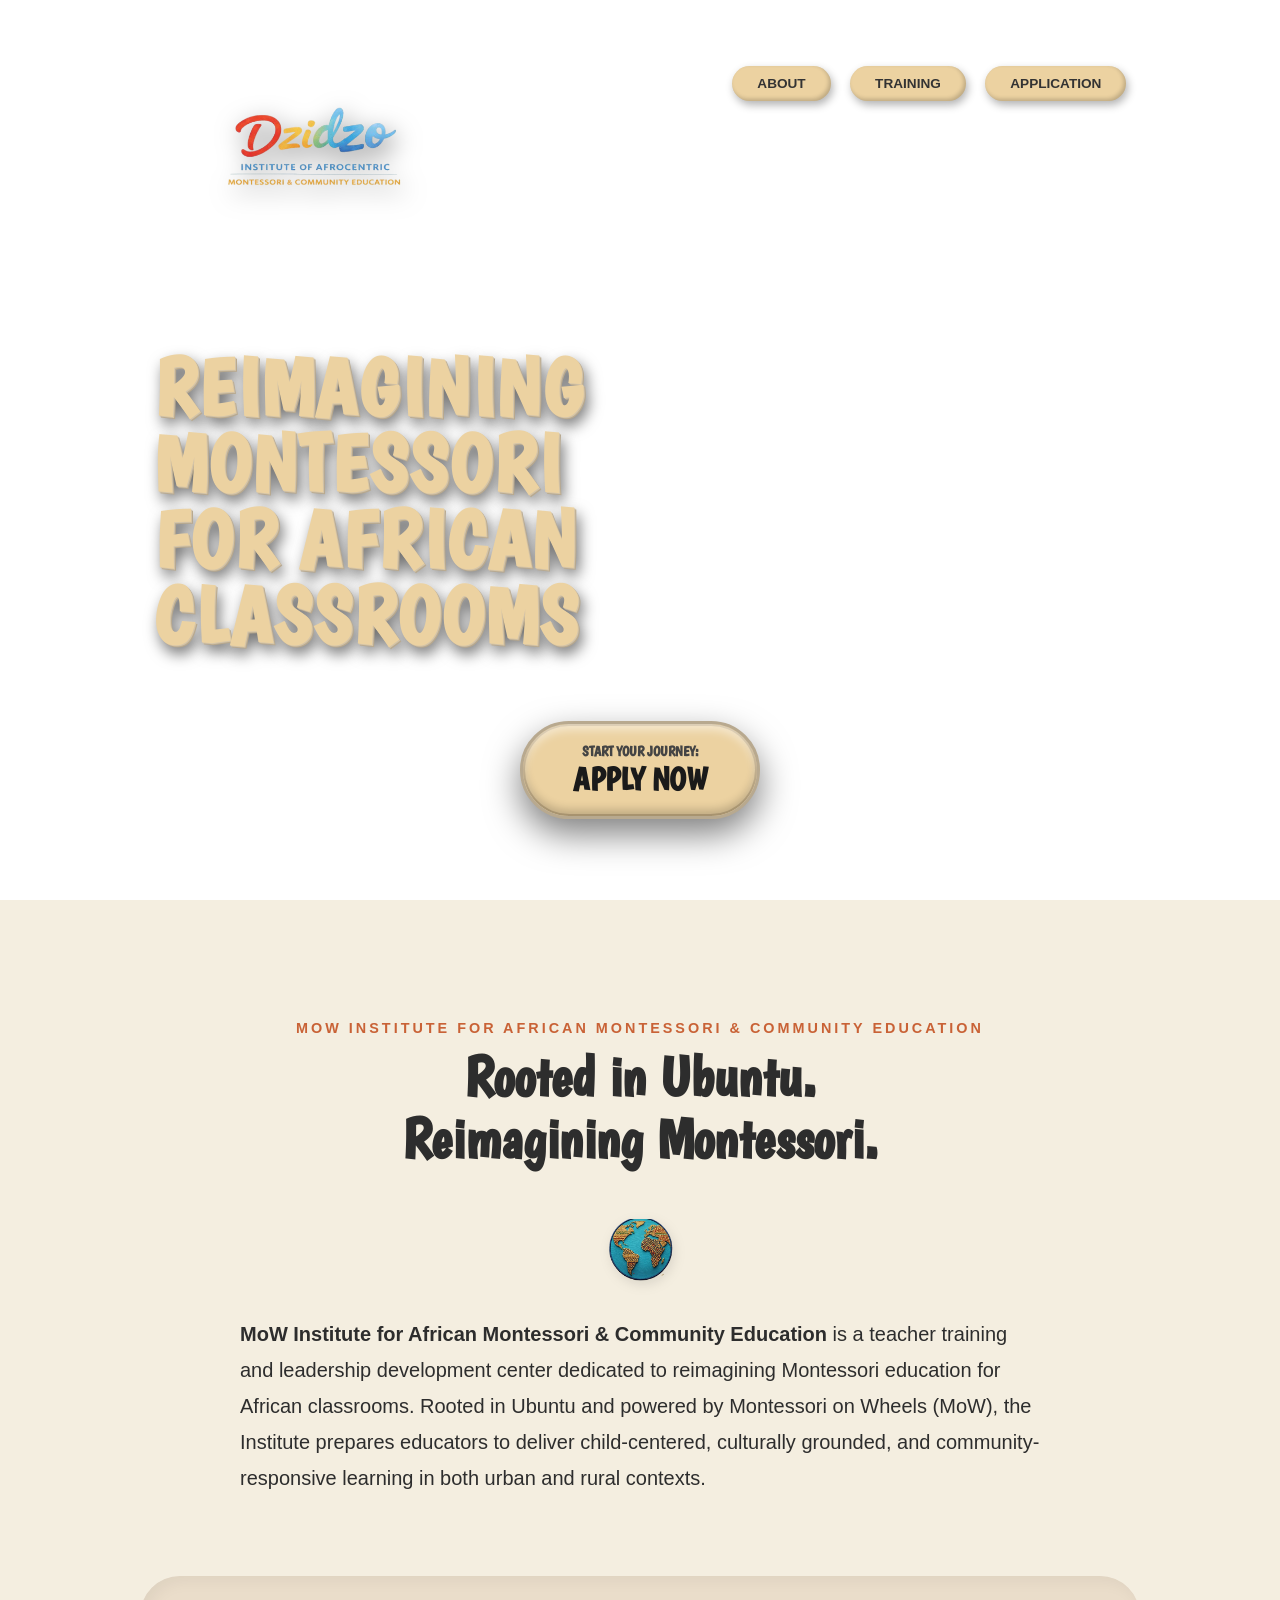
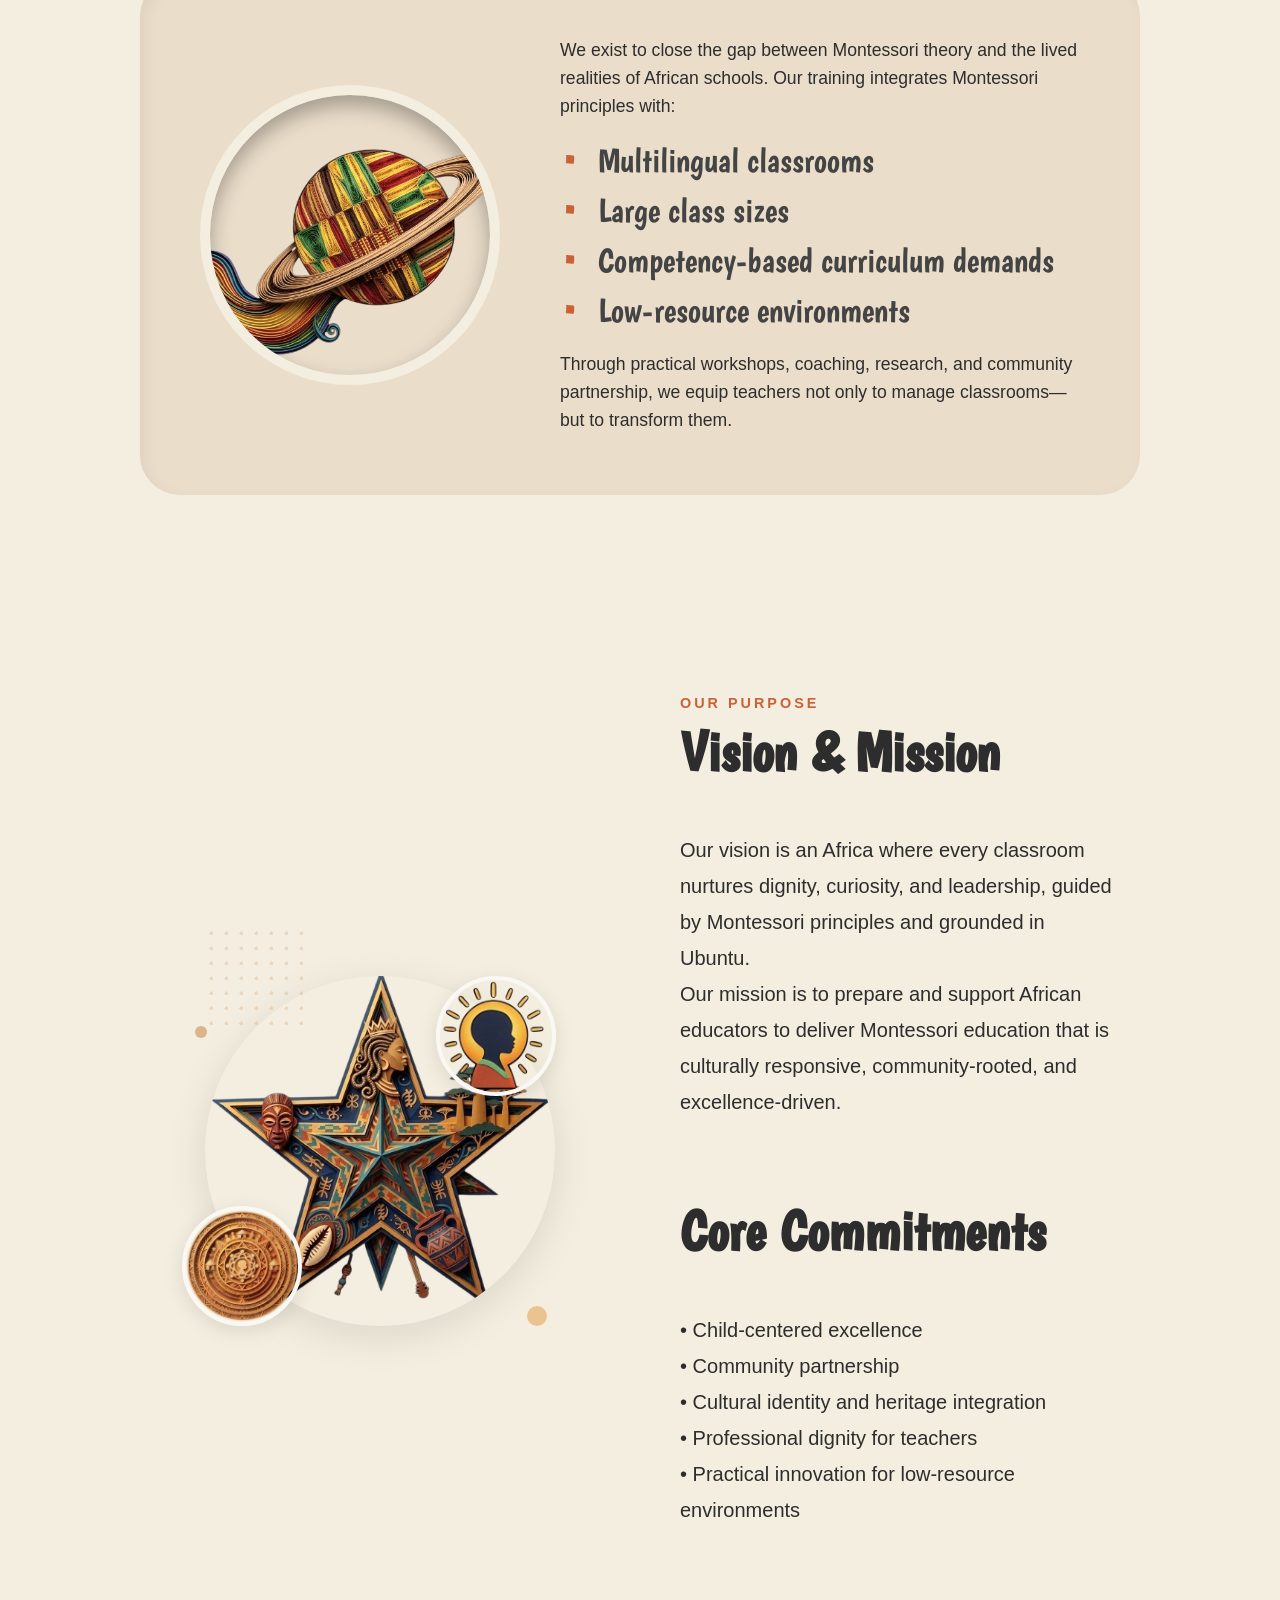
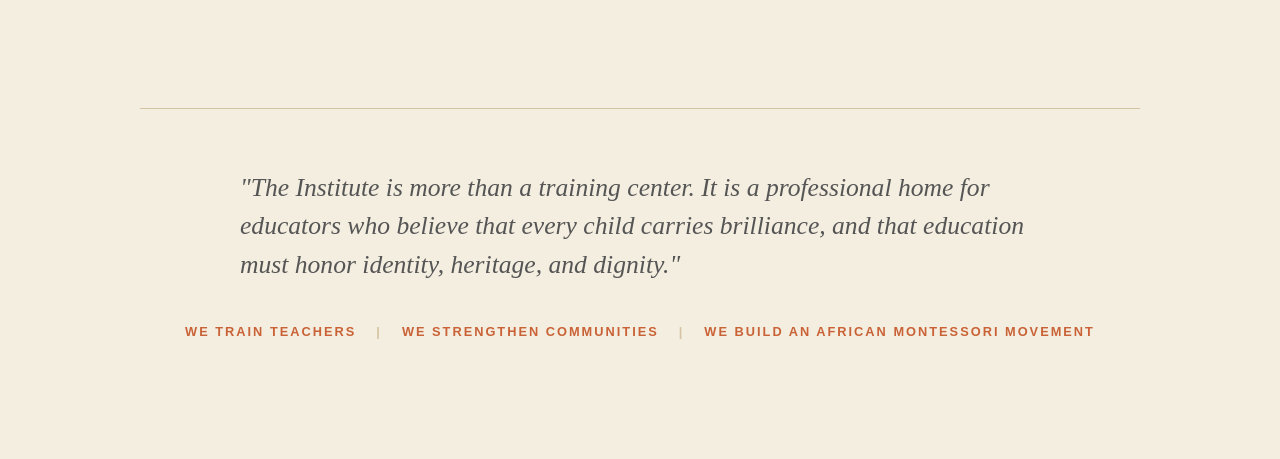
==== index.html @ 626101f3 "Add initial project structure" ====
<!DOCTYPE html>
<html lang="en">
<head>
    <meta charset="UTF-8">
    <meta name="viewport" content="width=device-width, initial-scale=1.0">
    <title>Dzidzo</title>
    <link rel="stylesheet" href="style.css">
    <link rel="preconnect" href="https://fonts.googleapis.com">
    <link rel="preconnect" href="https://fonts.gstatic.com" crossorigin>
    <link href="https://fonts.googleapis.com/css2?family=Sniglet:wght@800&display=swap" rel="stylesheet">
    <link href="https://fonts.googleapis.com/css2?family=Boogaloo&display=swap" rel="stylesheet">
</head>
<body>

    <main class="landing-container">
        <header class="navbar">
            <div class="logo-area">
                <img src="img/logo-nobck.png" alt="Dzidzo Logo">
            </div>
            <nav class="nav-links">
                <a href="index.html">ABOUT</a>
                <a href="training.html">TRAINING</a>
                <a href="application.html">APPLICATION</a>
                
            </nav>
        </header>

        <section class="hero-text">
            <h1>REIMAGINING<br>MONTESSORI<br>FOR AFRICAN<br>CLASSROOMS</h1>
        </section>

        <footer class="footer-action">
            <a href="#" class="apply-btn">
                <span class="sub-text">START YOUR JOURNEY:</span>
                <span class="main-text">APPLY NOW</span>
            </a>
        </footer>
    </main>

    <section class="about-section">
        <div class="section-container">
            
            <header class="about-header">
                <h3>MoW Institute for African Montessori & Community Education</h3>
                <h2 class="styled-heading">Rooted in Ubuntu. <br>Reimagining Montessori.</h2>
            </header>

             <div class="shield-container">
                <img src="img/world-retouch-removebg-preview.png" alt="Ubuntu Shield" class="sahara-shield">
            </div>


            <div class="content-block intro-text">
                <p><strong>MoW Institute for African Montessori & Community Education</strong> is a teacher training and leadership development center dedicated to reimagining Montessori education for African classrooms. Rooted in Ubuntu and powered by Montessori on Wheels (MoW), the Institute prepares educators to deliver child-centered, culturally grounded, and community-responsive learning in both urban and rural contexts.</p>
            </div>

            <div class="friction-container">
                <div class="">
                    <div class="portal-cutout">
                        <img src="img/trail-removebg-preview.png" alt="Hands-on Learning" class="portal-img">
                    </div>
                    <div class=""></div>
                </div>

                <div class="friction-text">
                    <p>We exist to close the gap between Montessori theory and the lived realities of African schools. Our training integrates Montessori principles with:</p>
                    <ul class="friction-list">
                        <li><span>•</span> Multilingual classrooms</li>
                        <li><span>•</span> Large class sizes</li>
                        <li><span>•</span> Competency-based curriculum demands</li>
                        <li><span>•</span> Low-resource environments</li>
                    </ul>
                    <p>Through practical workshops, coaching, research, and community partnership, we equip teachers not only to manage classrooms—but to transform them.</p>
                </div>
            </div>

            <!-- Stories Section -->
            <section class="storiesX">
                <div class="containerX">
                    <div class="stories-contentX">
                        <div class="stories-visualX">
                            <div class="story-image-mainX">
                                <img src="/img/starr-removebg-preview.png" alt="Reflection">
                            </div>
                            <div class="story-image-smallX story-image-1X">
                                <img src="/img/child-retouch-removebg-preview.png" alt="Wisdom">
                            </div>
                            <div class="story-image-smallX story-image-2X">
                                <img src="/img/shield-removebg-preview.png" alt="Hope">
                            </div>
                            <span class="dotX dot-5X"></span>
                            <span class="dotX dot-6X"></span>
                            <div class="dots-patternX"></div>
                        </div>

                        <div class="stories-textX">

                          <h3 class="section-labelX">Our Purpose</h3>

                          <h2 class="section-titleX">Vision & Mission</h2>

                          <div class="content-block intro-text">
                              <p>Our vision is an Africa where every classroom nurtures dignity, curiosity,
                              and leadership, guided by Montessori principles and grounded in Ubuntu. <br>

                              Our mission is to prepare and support African educators to deliver Montessori
                              education that is culturally responsive, community-rooted, and
                              excellence-driven.</p>
                          </div>

                          
                          <h2 class="section-titleX">Core Commitments</h2>
                          <ul style="font-family: Arial, Helvetica, sans-serif;font-size: 1.25rem;
                                      line-height: 1.8;
                                      max-width: 800px;
                                      margin: 0 auto 80px;
                                      font-weight: 300;
                                      list-style-type: none;">
                              <li> <span>•</span>  Child-centered excellence</li>
                              <li> <span>•</span>  Community partnership</li>
                              <li> <span>•</span>  Cultural identity and heritage integration</li>
                              <li> <span>•</span>  Professional dignity for teachers</li>
                              <li> <span>•</span>  Practical innovation for low-resource environments</li>
                          </ul>

                          <!-- <div class="stories-actionsX">
                              <button class="cta-buttonX">Explore the Institute</button>
                          </div> -->

                        </div>
                    </div>
                </div>
            </section>

            <footer class="gravity-section">
                <div class="gravity-card">
                    <p class="final-quote">"The Institute is more than a training center. It is a professional home for educators who believe that every child carries brilliance, and that education must honor identity, heritage, and dignity."</p>
                    
                    <div class="movement-bar">
                        <span class="m-item">We train teachers</span>
                        <span class="m-divider">|</span>
                        <span class="m-item">We strengthen communities</span>
                        <span class="m-divider">|</span>
                        <span class="m-item">We build an African Montessori movement</span>
                    </div>
                </div>
            </footer>

        </div>
    </section>

</body>
</html>
---- style.css ----
* {
    margin: 0;
    padding: 0;
    box-sizing: border-box;
}

body {
    font-family: 'Arial', sans-serif;
    /* overflow: hidden;  */
}

.landing-container {
    background: url('img/landing-Picsart-AiImageEnhancer.png') no-repeat;
    /* PULLS IMAGE DOWN: center horizontally, 20% from the top */
    background-position: center 20%; 
    background-size: cover;
    height: 100vh;
    display: flex;
    flex-direction: column;
    justify-content: space-between;
    /* INWARD PUSH: Increased horizontal padding to 12% to move text/logo inward */
    padding: 2% 12% 4% 12%; 
}

/* NAVBAR */
.navbar {
    display: flex;
    justify-content: space-between;
    align-items: flex-start; /* Keeps nav items at the top while logo grows */
    padding-top: 20px;
}

.logo-area img {
    height: auto; 
    /* ENLARGED LOGO: Increased significantly from previous values */
    width: clamp(250px, 25vw, 450px); 
    
    /* THE POP: Added a subtle white outer glow (4th shadow layer) to make it stand out */
    filter: drop-shadow(4px 8px 12px rgba(0,0,0,0.5)) 
            drop-shadow(0px 0px 20px rgba(255,255,255,0.1));
    
    transition: transform 0.3s ease-in-out;
}

.nav-links {
    margin-top: 20px; /* Aligns nav buttons better with a larger logo */
}

.nav-links a {
    text-decoration: none;
    color: #333;
    font-weight: bold;
    font-size: 0.85rem;
    background: #ecd2a1; 
    padding: 10px 25px;
    border-radius: 50px;
    margin-left: 15px;
    box-shadow: inset -2px -2px 4px rgba(0,0,0,0.2), 
                2px 4px 8px rgba(0,0,0,0.3);

    transition: transform 0.2s cubic-bezier(0.175, 0.885, 0.32, 1.275);
    display: inline-block; /* Required for transforms to work perfectly */
}

.nav-links a:hover {
    background: #fdf5e6; /* Brightens slightly on hover */
    transform: scale(1.1); /* Subtle grow */
    color: #000;
    box-shadow: 0px 8px 15px rgba(0,0,0,0.2);
}

/* MAIN TEXT STYLE */
.hero-text h1 {
    font-family: 'Boogaloo', sans-serif;
    color: #ecd2a1; 
    font-size: clamp(2.8rem, 6.5vw, 5rem); 
    line-height: 0.95;
    letter-spacing: 2px;
    /* Aligns visually with the larger logo edge */
    margin-top: 20px;
    text-shadow: 1px 1px 0px #d4c4a8, 
                 2px 2px 0px #b8a98f, 
                 4px 8px 15px rgba(0,0,0,0.6);
}

/* APPLY BUTTON */
.footer-action {
    display: flex;
    justify-content: center;
    margin-bottom: 30px;
}

.apply-btn {
    text-decoration: none;
    background: #ecd2a1;
    padding: 18px 50px;
    border-radius: 60px;
    display: flex;
    flex-direction: column;
    align-items: center;
   /* 1. The 'Frame' around the button */
    border: 3px solid #b8a98f; 

    /* 2. Layered Depth Logic */
    box-shadow: 
        /* Outer Shadow: Makes the whole unit pop off the background */
        0px 15px 35px rgba(0, 0, 0, 0.5),
        
        /* Inset Dark: Creates the deep 'carved' pit at the bottom */
        inset 0px -6px 10px rgba(0, 0, 0, 0.2),
        
        /* Inset Light: Creates the 'beveled' top edge where light hits */
        inset 0px 6px 10px rgba(255, 255, 255, 0.5),
        
        /* Dark Stroke: A very thin dark line for extra crispness */
        inset 0px 0px 0px 2px rgba(165, 142, 102, 0.5);

    transition: all 0.3s cubic-bezier(0.175, 0.885, 0.32, 1.275);
}

.apply-btn:hover {
    transform: scale(1.05);
}

.sub-text {
    font-size: 0.9rem;
    color: #444;
    font-weight: bold;
    font-family: 'Boogaloo', sans-serif;
}

.main-text {
    font-size: 2rem;
    color: #1a1a1a;
    font-weight: 900;
    font-family: 'Boogaloo', sans-serif;
}

/* MOBILE RESPONSIVENESS */
@media (max-width: 768px) {
    .landing-container {
        padding: 5% 5%; /* Back to wider margins for small screens */
        background-position: center center;
    }
    .navbar {
        flex-direction: column;
        align-items: center;
        gap: 20px;
    }
    .logo-area img {
        width: 280px;
    }
    .nav-links {
        display: grid;
        grid-template-columns: 1fr 1fr;
        gap: 10px;
        margin-top: 0;
    }
    .hero-text {
        text-align: center;
    }
}

/* --- ABOUT SECTION STYLES --- */
.about-section {
    background-color: #f4eee0; /* Sahara Sand */
    padding: 120px 20px;
    font-family: 'Inter', sans-serif;
    color: #2d2d2d;
}

.section-container {
    max-width: 1000px;
    margin: 0 auto;
}

/* 1. Shield Header */
.shield-container {
    text-align: center;
    margin-bottom: 30px;
}

.sahara-shield {
    width: 80px;
    filter: drop-shadow(2px 4px 6px rgba(0,0,0,0.1));
}

.about-header h3 {
    font-size: 0.9rem;
    text-transform: uppercase;
    letter-spacing: 3px;
    color: #c96236; /* Terracotta */
    margin-bottom: 10px;
    text-align: center;
}

.styled-heading {
    font-family: 'Boogaloo', serif;
    font-size: 3.5rem;
    line-height: 1.1;
    margin-bottom: 50px;
    text-align: center;
}

/* 2. Intro Text */
.intro-text p {
    font-size: 1.25rem;
    line-height: 1.8;
    max-width: 800px;
    margin: 0 auto 80px;
    font-weight: 300;
}

/* 3. The Friction Container (Portal + Reality) */
.friction-container {
    display: flex;
    align-items: center;
    gap: 60px;
    background: #eaddca; /* Deeper Sand */
    padding: 60px;
    border-radius: 40px;
    margin-bottom: 100px;
    box-shadow: inset 5px 5px 15px rgba(0,0,0,0.05);
}

.portal-wrapper {
    position: relative;
    flex-shrink: 0;
}

.portal-cutout {
    width: 300px;
    height: 300px;
    border-radius: 50%;
    overflow: hidden;
    position: relative;
    z-index: 2;
    box-shadow: inset 0 10px 20px rgba(0,0,0,0.3);
    border: 10px solid #f4eee0;
}

.portal-img {
    width: 100%;
    height: 100%;
    object-fit: cover;
    filter: sepia(20%);
}

.rainbow-ring {
    position: absolute;
    top: -8px; left: -8px; right: -8px; bottom: -8px;
    background: linear-gradient(45deg, #e03e2d, #f1c40f, #2ecc71, #3498db);
    border-radius: 50%;
    z-index: 1;
}

.friction-text {
    text-align: left;
}

.skill-content,
.cert-content,
.friction-text p {
    font-size: 1.1rem;
    line-height: 1.6;
}

.friction-list {
    list-style: none;
    padding: 0;
    margin: 20px 0;
}

.friction-list li {
    font-family: 'Boogaloo', sans-serif;
    
    font-size: 2.1rem;
    margin-bottom: 10px;
    color: #444;
}

.friction-list span {
    color: #c96236;
    margin-right: 10px;
}

/* 4. The Gravity Footer */
.gravity-card {
    border-top: 1px solid #d4c3a3;
    padding-top: 60px;
}

.final-quote {
    font-family: 'Playfair Display', serif;
    font-style: italic;
    font-size: 1.6rem;
    line-height: 1.5;
    color: #555;
    max-width: 800px;
    margin: 0 auto 40px;
}

.movement-bar {
    display: flex;
    justify-content: center;
    gap: 20px;
    font-weight: 700;
    text-transform: uppercase;
    font-size: 0.8rem;
    letter-spacing: 2px;
    color: #c96236;
}

.m-divider {
    color: #d4c3a3;
}

/* Responsive */
@media (max-width: 850px) {
    .friction-container {
        flex-direction: column;
        padding: 40px 20px;
    }
    .styled-heading { font-size: 2.5rem; }
    .movement-bar { flex-direction: column; gap: 10px; }
    .m-divider { display: none; }
}

/* Container */
.containerX {
    max-width: 1200px;
    margin: 0 auto;
    padding: 0 20px;
}

/* Typography used in section */
.section-labelX {
    font-size: 0.9rem;
    text-transform: uppercase;
    letter-spacing: 3px;
    color: #c96236; /* Terracotta */
    margin-bottom: 10px;
}

.section-titleX {
    font-family: 'Boogaloo', serif;
    font-size: 3.5rem;
    line-height: 1.1;
    margin-bottom: 50px;
}

/* Button */
.cta-buttonX {
    background-color: #b50635;
    color: #fff;
    padding: 14px 32px;
    border: none;
    font-size: 1rem;
    font-family: 'Arial', sans-serif;
    cursor: pointer;
    transition: all 0.3s ease;
}

.cta-buttonX:hover {
    background-color: #333;
    transform: translateY(-2px);
}

/* STORIES SECTION */

.storiesX {
    padding: 100px 0;
    position: relative;
    overflow: hidden;
}

.stories-contentX {
    display: grid;
    grid-template-columns: 1fr 1fr;
    gap: 80px;
    align-items: center;
}

.stories-visualX {
    position: relative;
    height: 500px;
}

.story-image-mainX {
    position: absolute;
    width: 350px;
    height: 350px;
    border-radius: 50%;
    overflow: hidden;
    top: 50%;
    left: 50%;
    transform: translate(-50%, -50%);
    box-shadow: 0 10px 40px rgba(0,0,0,0.1);
}

.story-image-mainX img {
    width: 100%;
    height: 100%;
    object-fit: cover;
}

.story-image-smallX {
    position: absolute;
    width: 120px;
    height: 120px;
    border-radius: 50%;
    overflow: hidden;
    border: 4px solid #faf8f5;
    box-shadow: 0 5px 20px rgba(0,0,0,0.1);
}

.story-image-smallX img {
    width: 100%;
    height: 100%;
    object-fit: cover;
}

.story-image-1X {
    top: 15%;
    right: 10%;
}

.story-image-2X {
    bottom: 15%;
    left: 5%;
}

.dotX {
    position: absolute;
    width: 20px;
    height: 20px;
    border-radius: 50%;
    opacity: 0.8;
}

.dot-5X {
    background-color: #D4A574;
    top: 25%;
    left: 8%;
    width: 12px;
    height: 12px;
}

.dot-6X {
    background-color: #E8B87D;
    bottom: 15%;
    right: 12%;
}

.dots-patternX {
    position: absolute;
    width: 100px;
    height: 100px;
    top: 5%;
    left: 10%;
    background-image: radial-gradient(circle, #D4A574 2px, transparent 2px);
    background-size: 15px 15px;
    opacity: 0.3;
}

.stories-textX {
    text-align: left;
}

.stories-descriptionX {
    font-size: 1.1rem;
    color: #555;
    margin-bottom: 1.5rem;
    line-height: 1.8;
}

.stories-actionsX {
    display: flex;
    gap: 20px;
    margin-top: 2rem;
    flex-wrap: wrap;
}

/* Tablet */
@media (max-width: 968px) {

    .stories-contentX {
        grid-template-columns: 1fr;
        gap: 50px;
    }

    .section-titleX {
        font-size: 2rem;
    }

    .stories-visualX {
        height: 400px;
    }

    .story-image-mainX {
        width: 280px;
        height: 280px;
    }

    .story-image-smallX {
        width: 100px;
        height: 100px;
    }

    .stories-actionsX {
        flex-direction: column;
    }

}

/* Mobile */
@media (max-width: 640px) {

    .storiesX {
        padding: 60px 0;
    }

    .section-titleX {
        font-size: 1.8rem;
    }

    .stories-visualX {
        height: 350px;
    }

    .story-image-mainX {
        width: 240px;
        height: 240px;
    }

    .story-image-smallX {
        width: 80px;
        height: 80px;
    }

    .cta-buttonX {
        width: 100%;
    }

}

/* TRAINING PAGE SPECIFICS */
.training-page {
    background-color: #f4eee0; /* Sahara Sand */
    color: #2d2d2d;
}

/* 1. Hero with Image Overlay */
.training-hero {
    width: 100%;
    height: 60vh;
    background: linear-gradient(rgba(0,0,0,0.5), rgba(0,0,0,0.5)), url('img/bck.png');
    background-size: cover;
    background-position: center;
    display: flex;
    flex-direction: column;
    align-items: center;
    justify-content: center;
    text-align: center;
}

.training-hero h1 {
    font-family: 'Boogaloo', serif;
    font-size: 3.5rem;
    color: #ecd2a1;
}

/* 2. Program Grid (Card Style) */
.structure-grid {
    display: grid;
    grid-template-columns: repeat(auto-fit, minmax(280px, 1fr));
    gap: 30px;
    padding: 60px 10%;
}

.structure-card {
    background: #eaddca;
    padding: 30px;
    border-radius: 20px;
    box-shadow: 8px 8px 0px rgba(0,0,0,0.05);
    transition: transform 0.3s;

    display: flex;
    align-items: center;
    gap: 20px;
}
.structure-card h3{
    font-family: 'Boogaloo', serif;
    font-size: 1.5rem;
}

.structure-card:hover {
    transform: translateY(-10px);
}

.card-icon { width: 130px;
    height: 130px;
    object-fit: contain;
    flex-shrink: 0; }

/* 3. Skillset Flow (Rainbow Path) */
.skillset-flow {
    position: relative;
    padding: 100px 0;
    max-width: 800px;
    margin: 0 auto;
}

/* The winding rainbow trail connector */
.rainbow-connector {
    position: absolute;
    top: 0; left: 50%;
    width: 6px; height: 100%;
    background: linear-gradient(#e03e2d, #f1c40f, #2ecc71, #3498db);
    z-index: 1;
}

.skill-block {
    display: flex;
    align-items: center;
    margin-bottom: 80px;
    position: relative;
    z-index: 2;
}

.skill-block.reverse { flex-direction: row-reverse; }

.skill-marker {
    width: 60px; height: 60px;
    background: white;
    border: 4px solid #c96236;
    border-radius: 50%;
    display: flex;
    align-items: center;
    justify-content: center;
    font-weight: bold;
}

.skill-content {
    background: white;
    padding: 30px;
    border-radius: 15px;
    width: 45%;
    box-shadow: 10px 10px 20px rgba(0,0,0,0.05);
}


/* 4. Outcomes Footer (Minimalist) */
.outcomes-footer {
    padding: 100px 10%;
    background: #2d2d2d;
    color: #f4eee0;
    text-align: center;
}


/* --- DESTINATION SECTION --- */
.destination-wrap {
    background-color: #f4eee0; /* Sahara Sand */
    padding: 100px 5%;
    font-family: 'Inter', sans-serif;
}

.dest-container {
    max-width: 1100px;
    margin: 0 auto;
}

/* Practicum Split */
.practicum-split {
    display: flex;
    align-items: center;
    gap: 60px;
    margin-bottom: 80px;
}

.practicum-text { flex: 1; text-align: left; }
.practicum-image { flex: 1; }

.rounded-paper-shadow {
    width: 100%;
    border-radius: 30px;
    box-shadow: 15px 15px 0px #eaddca; /* Matches paper-cut theme */
}

.portfolio-list {
    list-style: none;
    padding: 0;
    margin-top: 20px;
}

.portfolio-list li {
    margin-bottom: 12px;
    font-size: 1.1rem;
    display: flex;
    align-items: center;
}

.portfolio-list span {
    color: #c96236;
    margin-right: 15px;
    font-size: 1.2rem;
}

/* Certification Banner */
.certification-badge {
    background: #2d2d2d;
    color: #f4eee0;
    padding: 40px;
    border-radius: 20px;
    margin-bottom: 80px;
    text-align: center;
}

.certification-badge h3 {
    text-transform: uppercase;
    letter-spacing: 3px;
    margin-bottom: 10px;
    color: #f1c40f; /* Gold accent for the diploma */
}

/* Outcomes Grid */
.outcomes-grid {
    text-align: left;
    margin-bottom: 80px;
}

.outcomes-list {
    display: grid;
    grid-template-columns: 1fr 1fr;
    gap: 20px;
    margin-top: 30px;
}

.outcome-item {
    background: white;
    padding: 25px;
    border-radius: 15px;
    border-left: 5px solid #c96236;
    font-weight: 500;
}

/* Final Call to Action */
.final-call {
    text-align: center;
    border-top: 1px solid #d4c3a3;
    padding-top: 60px;
}

.final-call p {
    font-family: 'Playfair Display', serif;
    font-style: italic;
    font-size: 1.5rem;
    margin-bottom: 40px;
    color: #555;
}

.movement-btn {
    display: inline-block;
    padding: 20px 50px;
    background: #c96236;
    color: white;
    text-decoration: none;
    font-weight: bold;
    border-radius: 50px;
    text-transform: uppercase;
    transition: background 0.3s;
}

.movement-btn:hover { background: #e03e2d; }

/* Responsive */
@media (max-width: 800px) {
    .practicum-split { flex-direction: column; }
    .outcomes-list { grid-template-columns: 1fr; }
}
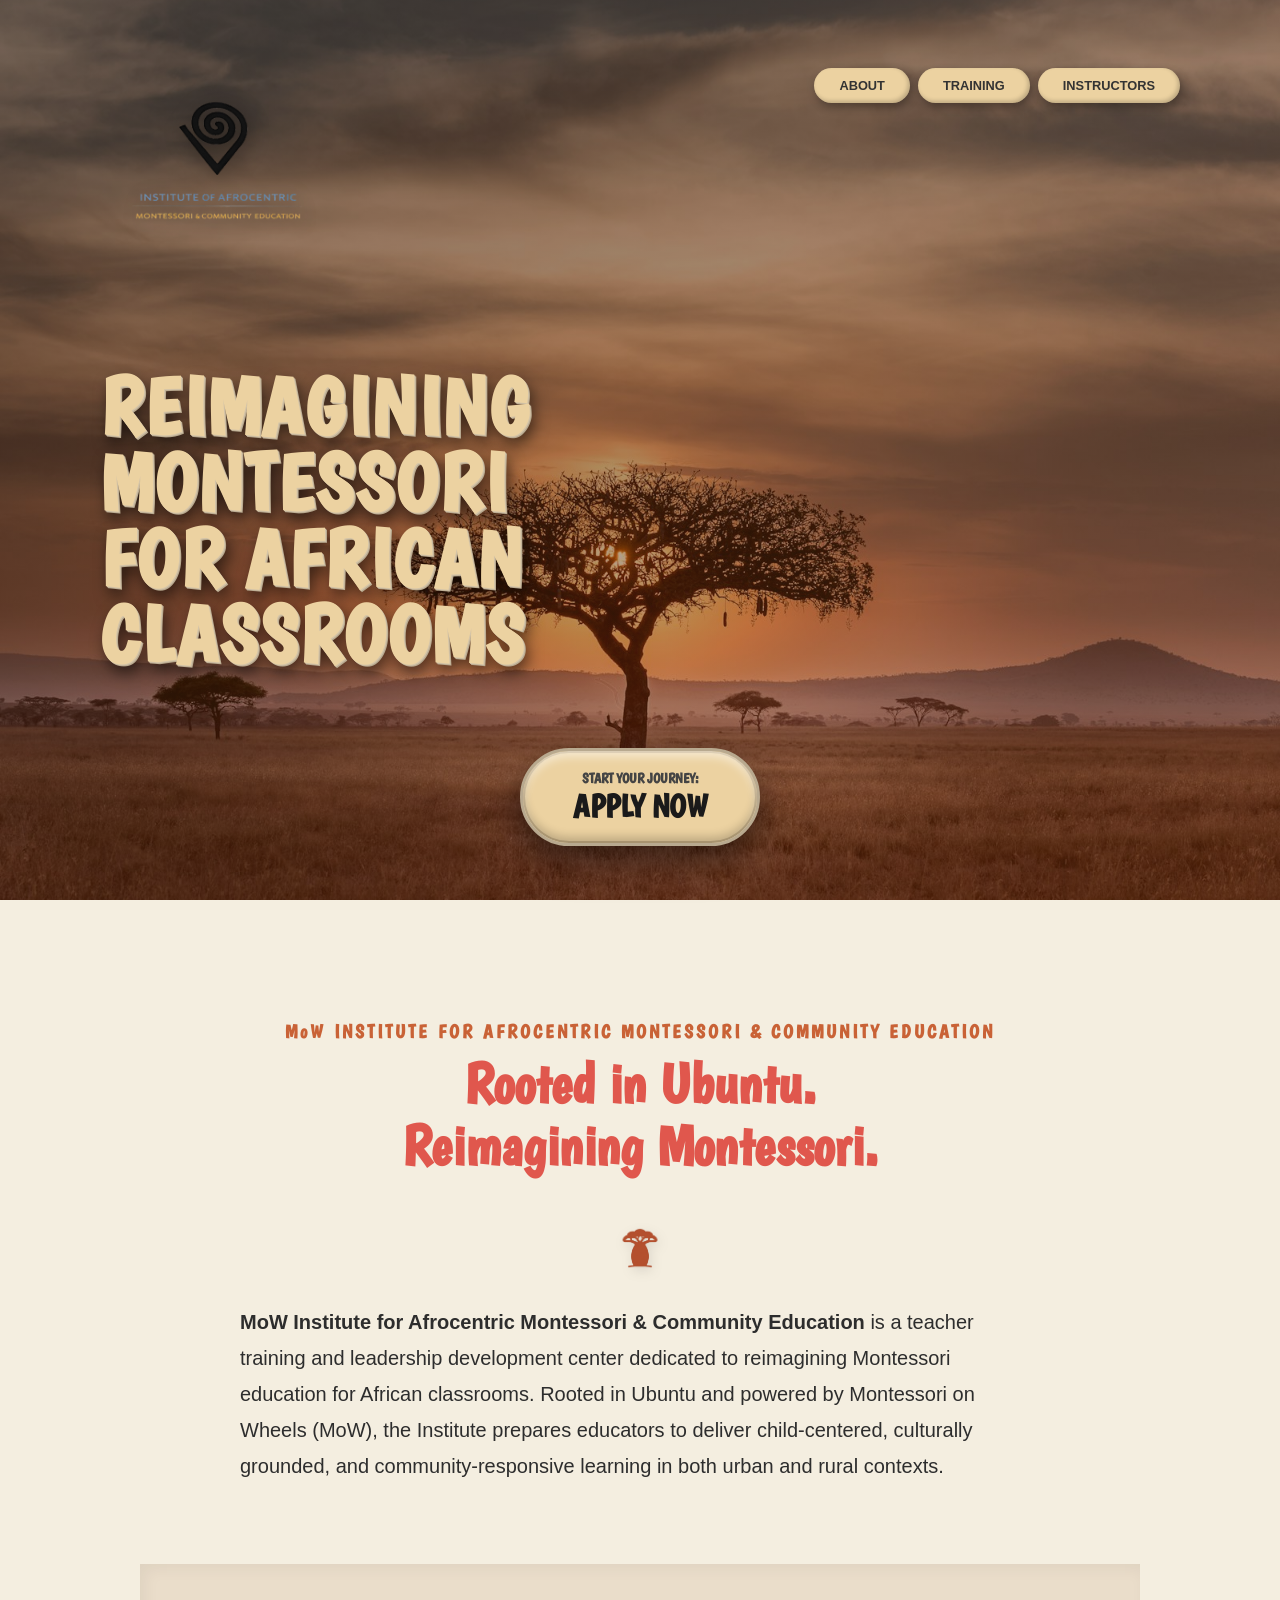
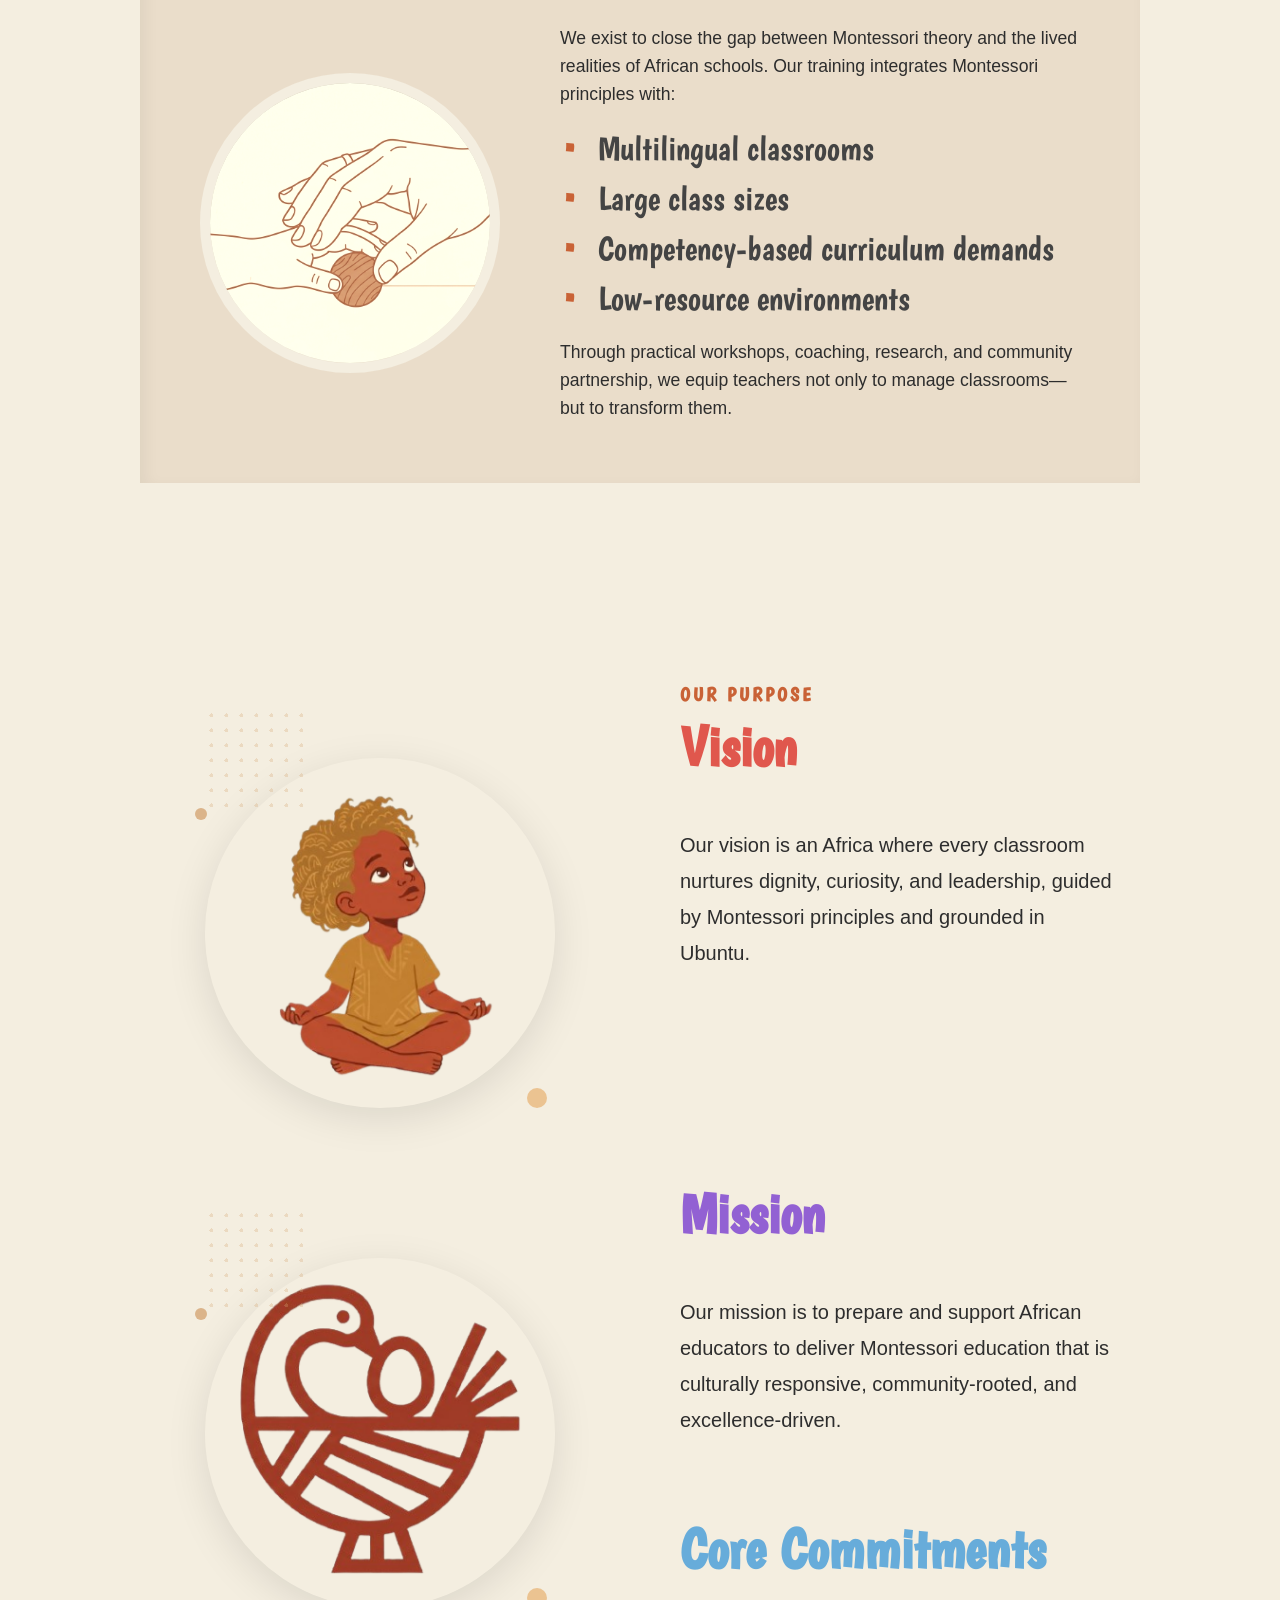
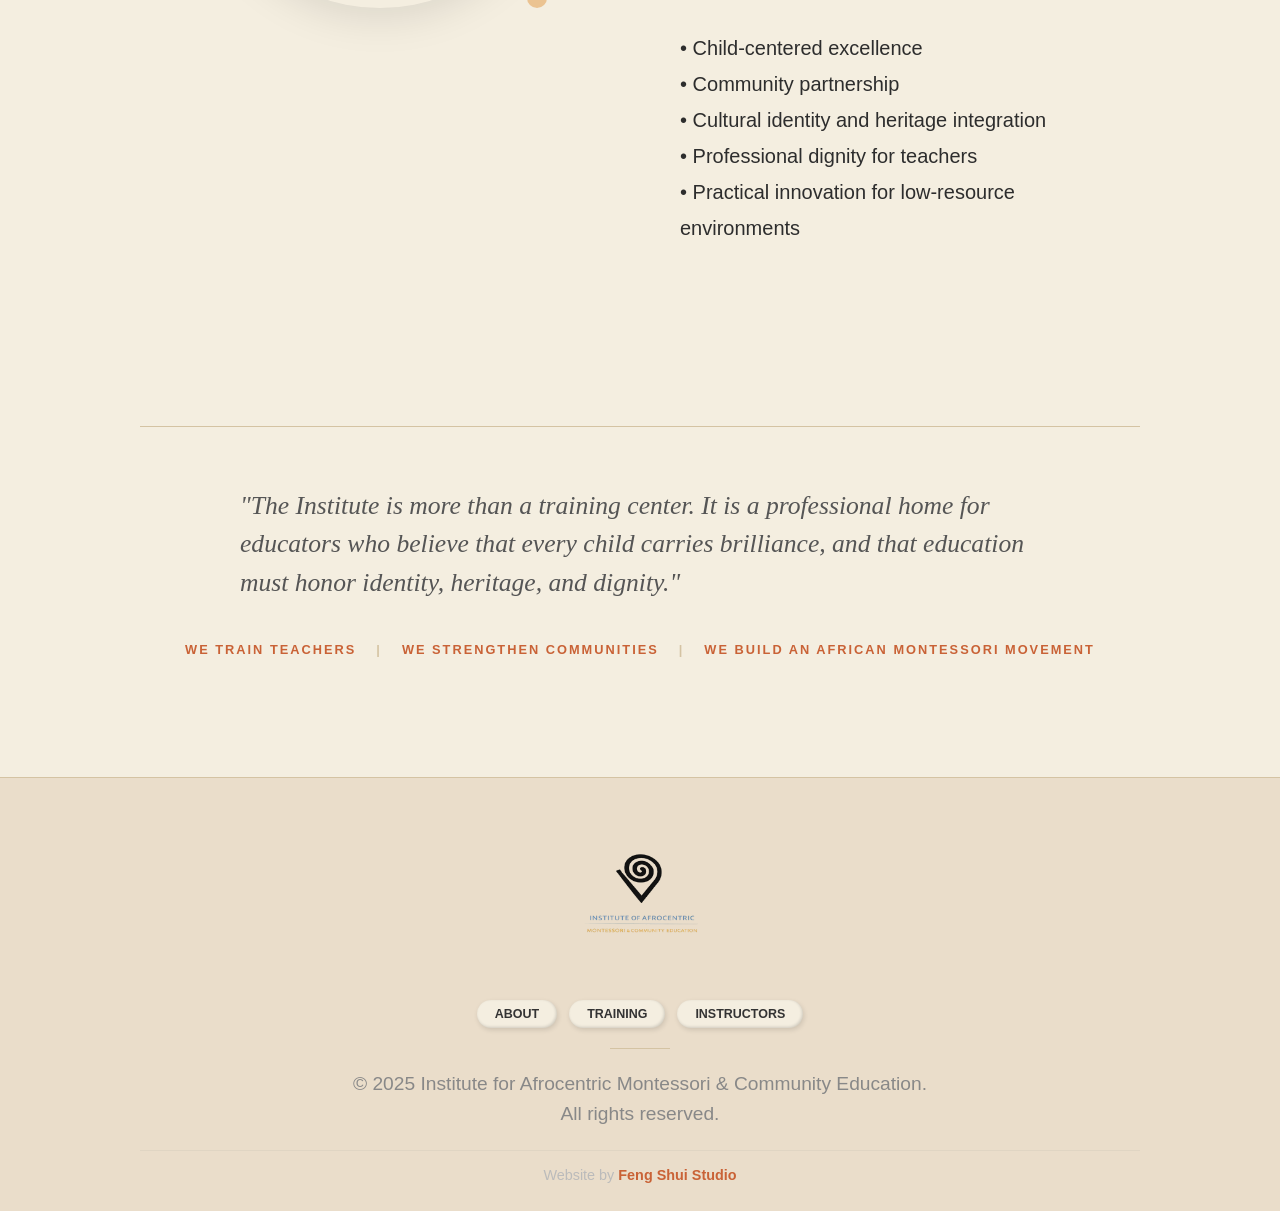
==== commit 64a2f911: "add new structure" ====
--- a/index.html
+++ b/index.html
@@ -3,7 +3,35 @@
 <head>
     <meta charset="UTF-8">
     <meta name="viewport" content="width=device-width, initial-scale=1.0">
-    <title>Dzidzo</title>
+    
+     <!-- Primary SEO -->
+    <title>IAMCE | Institute of Afrocentric Montessori & Community Education</title>
+    <meta name="description" content="The MoW Institute for African Montessori & Community Education trains and equips African educators with child-centered, culturally grounded Montessori practice rooted in Ubuntu.">
+    <meta name="keywords" content="Montessori Africa, African Montessori, teacher training Zimbabwe, Ubuntu education, community education, Montessori diploma, African classroom, MoW Institute, IAMCE">
+    <meta name="author" content="MoW Institute for African Montessori & Community Education">
+    <meta name="robots" content="index, follow">
+    <link rel="canonical" href="https://www.iamce.org/">
+
+    <!-- Open Graph (Facebook, WhatsApp, LinkedIn previews) -->
+    <meta property="og:type" content="website">
+    <meta property="og:url" content="https://www.iamce.org/">
+    <meta property="og:title" content="IAMCE | Rooted in Ubuntu. Reimagining Montessori.">
+    <meta property="og:description" content="A teacher training and leadership development centre dedicated to reimagining Montessori education for African classrooms.">
+    <meta property="og:image" content="https://www.iamce.org/img/iamcelogo_1.jpg">
+    <meta property="og:locale" content="en_ZW">
+    <meta property="og:site_name" content="IAMCE">
+
+    <!-- Twitter / X Card -->
+    <meta name="twitter:card" content="summary_large_image">
+    <meta name="twitter:title" content="IAMCE | Rooted in Ubuntu. Reimagining Montessori.">
+    <meta name="twitter:description" content="A teacher training and leadership development centre dedicated to reimagining Montessori education for African classrooms.">
+    <meta name="twitter:image" content="https://www.iamce.org/img/iamcelogo_1.jpg">
+
+    <!-- Favicon -->
+    <link rel="icon" type="image/jpeg" href="img/iamcelogo_1.jpg">
+    <link rel="apple-touch-icon" href="img/iamcelogo_1.jpg">
+    <meta name="theme-color" content="#ecd2a1">
+
     <link rel="stylesheet" href="style.css">
     <link rel="preconnect" href="https://fonts.googleapis.com">
     <link rel="preconnect" href="https://fonts.gstatic.com" crossorigin>
@@ -15,12 +43,12 @@
     <main class="landing-container">
         <header class="navbar">
             <div class="logo-area">
-                <img src="img/logo-nobck.png" alt="Dzidzo Logo">
+                <img src="img/iamce-logo__1_-Picsart-AiImageEnhancer-removebg-preview.png" alt="IAMCE Logo">
             </div>
             <nav class="nav-links">
                 <a href="index.html">ABOUT</a>
                 <a href="training.html">TRAINING</a>
-                <a href="application.html">APPLICATION</a>
+                <a href="application.html">INSTRUCTORS</a>
                 
             </nav>
         </header>
@@ -30,7 +58,7 @@
         </section>
 
         <footer class="footer-action">
-            <a href="#" class="apply-btn">
+            <a href="https://forms.gle/S5t1GRHVKNCAFTaw8" class="apply-btn" target="_blank">
                 <span class="sub-text">START YOUR JOURNEY:</span>
                 <span class="main-text">APPLY NOW</span>
             </a>
@@ -40,24 +68,26 @@
     <section class="about-section">
         <div class="section-container">
             
-            <header class="about-header">
-                <h3>MoW Institute for African Montessori & Community Education</h3>
-                <h2 class="styled-heading">Rooted in Ubuntu. <br>Reimagining Montessori.</h2>
+            <header class="about-header" style="text-align: center;">
+                <h3 class="section-labelX" style="font-size: 1.2rem;">M<span style="text-transform: lowercase ;">o</span>W Institute for Afrocentric Montessori & Community Education</h3>
+                <h2 class="section-titleX" style="color: #e0574d">Rooted in Ubuntu. <br> Reimagining Montessori.</h2>
+               
+                                                           
             </header>
 
              <div class="shield-container">
-                <img src="img/world-retouch-removebg-preview.png" alt="Ubuntu Shield" class="sahara-shield">
+                <img src="img/baobab.png" alt="Ubuntu Shield" class="sahara-shield">
             </div>
 
 
             <div class="content-block intro-text">
-                <p><strong>MoW Institute for African Montessori & Community Education</strong> is a teacher training and leadership development center dedicated to reimagining Montessori education for African classrooms. Rooted in Ubuntu and powered by Montessori on Wheels (MoW), the Institute prepares educators to deliver child-centered, culturally grounded, and community-responsive learning in both urban and rural contexts.</p>
-            </div>
-
-            <div class="friction-container">
+                <p><strong>MoW Institute for Afrocentric Montessori & Community Education</strong> is a teacher training and leadership development center dedicated to reimagining Montessori education for African classrooms. Rooted in Ubuntu and powered by Montessori on Wheels (MoW), the Institute prepares educators to deliver child-centered, culturally grounded, and community-responsive learning in both urban and rural contexts.</p>
+            </div>
+
+            <div class="friction-container" style="border-radius: 0%;">
                 <div class="">
                     <div class="portal-cutout">
-                        <img src="img/trail-removebg-preview.png" alt="Hands-on Learning" class="portal-img">
+                        <img src="img/twohands.png" alt="Hands-on Learning" class="portal-img">
                     </div>
                     <div class=""></div>
                 </div>
@@ -75,19 +105,14 @@
             </div>
 
             <!-- Stories Section -->
-            <section class="storiesX">
+            <section class="storiesX" style="margin-bottom: 0%; padding-bottom: 0%;">
                 <div class="containerX">
                     <div class="stories-contentX">
                         <div class="stories-visualX">
                             <div class="story-image-mainX">
-                                <img src="/img/starr-removebg-preview.png" alt="Reflection">
+                                <img src="/img/kid.png" alt="Reflection">
                             </div>
-                            <div class="story-image-smallX story-image-1X">
-                                <img src="/img/child-retouch-removebg-preview.png" alt="Wisdom">
-                            </div>
-                            <div class="story-image-smallX story-image-2X">
-                                <img src="/img/shield-removebg-preview.png" alt="Hope">
-                            </div>
+                            
                             <span class="dotX dot-5X"></span>
                             <span class="dotX dot-6X"></span>
                             <div class="dots-patternX"></div>
@@ -97,19 +122,54 @@
 
                           <h3 class="section-labelX">Our Purpose</h3>
 
-                          <h2 class="section-titleX">Vision & Mission</h2>
+                          <h2 class="section-titleX" style="color: #e0574d ;">Vision</h2>
 
                           <div class="content-block intro-text">
                               <p>Our vision is an Africa where every classroom nurtures dignity, curiosity,
                               and leadership, guided by Montessori principles and grounded in Ubuntu. <br>
 
+                              </p>
+                          </div>
+
+                          
+
+                          
+                          <!-- <div class="stories-actionsX">
+                              <button class="cta-buttonX">Explore the Institute</button>
+                          </div> -->
+
+                        </div>
+                    </div>
+                </div>
+            </section>
+
+             <!-- Stories Section -->
+            <section class="storiesX" style="margin: 0%;padding-top: 0%;">
+                <div class="containerX">
+                    <div class="stories-contentX">
+                        <div class="stories-visualX">
+                            <div class="story-image-mainX">
+                                <img src="/img/adinkrabird.png" alt="Reflection">
+                            </div>
+                            
+                            <span class="dotX dot-5X"></span>
+                            <span class="dotX dot-6X"></span>
+                            <div class="dots-patternX"></div>
+                        </div>
+
+                        <div class="stories-textX">
+                    
+                          <h2 class="section-titleX" style="color: #9261d3 ;">Mission</h2>
+                           <div class="content-block intro-text">
+                             <p>
                               Our mission is to prepare and support African educators to deliver Montessori
                               education that is culturally responsive, community-rooted, and
                               excellence-driven.</p>
                           </div>
 
+
                           
-                          <h2 class="section-titleX">Core Commitments</h2>
+                          <h2 class="section-titleX" style="color: #67acda ;">Core Commitments</h2>
                           <ul style="font-family: Arial, Helvetica, sans-serif;font-size: 1.25rem;
                                       line-height: 1.8;
                                       max-width: 800px;
@@ -149,5 +209,24 @@
         </div>
     </section>
 
+    <footer class="site-footer">
+        <div class="site-footer-inner">
+            <img src="img/iamce-logo__1_-Picsart-AiImageEnhancer-removebg-preview.png" alt="IAMCE Logo" class="site-footer-logo">
+            <nav class="site-footer-nav">
+                <a href="index.html">ABOUT</a>
+                <a href="training.html">TRAINING</a>
+                <a href="application.html">INSTRUCTORS</a>
+            </nav>
+            <div class="site-footer-divider"></div>
+            <p class="site-footer-copy">
+                © 2025 Institute for Afrocentric Montessori & Community Education.<br>
+                All rights reserved.
+            </p>
+            <p class="site-footer-credit">
+                Website by <a href="https://www.facebook.com/YOUR_LINK_HERE" target="_blank" rel="noopener noreferrer">Feng Shui Studio</a>
+            </p>
+        </div>
+    </footer>
+
 </body>
 </html>
--- a/style.css
+++ b/style.css
@@ -10,56 +10,55 @@
 }
 
 .landing-container {
-    background: url('img/landing-Picsart-AiImageEnhancer.png') no-repeat;
-    /* PULLS IMAGE DOWN: center horizontally, 20% from the top */
-    background-position: center 20%; 
-    background-size: cover;
-    height: 100vh;
+    background: linear-gradient(160deg, rgba(30,15,5,0.6) 0%, rgba(180,80,20,0.35) 100%),
+                url('img/africanbackground.jpg') no-repeat center 60% / cover;
+    height: 100dvh;
+    min-height: 500px;
     display: flex;
     flex-direction: column;
     justify-content: space-between;
-    /* INWARD PUSH: Increased horizontal padding to 12% to move text/logo inward */
-    padding: 2% 12% 4% 12%; 
+    padding: clamp(16px, 4vw, 40px) clamp(16px, 8vw, 100px) clamp(24px, 5vw, 50px);
 }
 
 /* NAVBAR */
 .navbar {
     display: flex;
     justify-content: space-between;
-    align-items: flex-start; /* Keeps nav items at the top while logo grows */
+    align-items: flex-start;
     padding-top: 20px;
+    flex-shrink: 0;
+    flex-wrap: wrap;
+    gap: 14px;
 }
 
 .logo-area img {
     height: auto; 
-    /* ENLARGED LOGO: Increased significantly from previous values */
-    width: clamp(250px, 25vw, 450px); 
-    
-    /* THE POP: Added a subtle white outer glow (4th shadow layer) to make it stand out */
-    filter: drop-shadow(4px 8px 12px rgba(0,0,0,0.5)) 
-            drop-shadow(0px 0px 20px rgba(255,255,255,0.1));
-    
+    width: clamp(180px, 18vw, 320px); 
+    filter: drop-shadow(2px 4px 10px rgba(0,0,0,0.4));
     transition: transform 0.3s ease-in-out;
 }
 
 .nav-links {
-    margin-top: 20px; /* Aligns nav buttons better with a larger logo */
+    margin-top: 8px;
+    display: flex;
+    flex-wrap: wrap;
+    gap: 8px;
+    justify-content: flex-end;
 }
 
 .nav-links a {
     text-decoration: none;
     color: #333;
     font-weight: bold;
-    font-size: 0.85rem;
+    font-size: clamp(0.7rem, 1vw, 0.85rem);
     background: #ecd2a1; 
     padding: 10px 25px;
     border-radius: 50px;
-    margin-left: 15px;
     box-shadow: inset -2px -2px 4px rgba(0,0,0,0.2), 
                 2px 4px 8px rgba(0,0,0,0.3);
-
     transition: transform 0.2s cubic-bezier(0.175, 0.885, 0.32, 1.275);
-    display: inline-block; /* Required for transforms to work perfectly */
+    display: inline-block;
+    white-space: nowrap;
 }
 
 .nav-links a:hover {
@@ -70,14 +69,18 @@
 }
 
 /* MAIN TEXT STYLE */
+.hero-text {
+    flex: 1;
+    display: flex;
+    align-items: center;
+}
+
 .hero-text h1 {
     font-family: 'Boogaloo', sans-serif;
     color: #ecd2a1; 
-    font-size: clamp(2.8rem, 6.5vw, 5rem); 
+    font-size: clamp(2.4rem, 6.5vw, 5rem); 
     line-height: 0.95;
     letter-spacing: 2px;
-    /* Aligns visually with the larger logo edge */
-    margin-top: 20px;
     text-shadow: 1px 1px 0px #d4c4a8, 
                  2px 2px 0px #b8a98f, 
                  4px 8px 15px rgba(0,0,0,0.6);
@@ -87,34 +90,24 @@
 .footer-action {
     display: flex;
     justify-content: center;
-    margin-bottom: 30px;
+    flex-shrink: 0;
+    padding-bottom: 4px;
 }
 
 .apply-btn {
     text-decoration: none;
     background: #ecd2a1;
-    padding: 18px 50px;
+    padding: clamp(12px, 2vw, 18px) clamp(28px, 5vw, 50px);
     border-radius: 60px;
     display: flex;
     flex-direction: column;
     align-items: center;
-   /* 1. The 'Frame' around the button */
     border: 3px solid #b8a98f; 
-
-    /* 2. Layered Depth Logic */
     box-shadow: 
-        /* Outer Shadow: Makes the whole unit pop off the background */
         0px 15px 35px rgba(0, 0, 0, 0.5),
-        
-        /* Inset Dark: Creates the deep 'carved' pit at the bottom */
         inset 0px -6px 10px rgba(0, 0, 0, 0.2),
-        
-        /* Inset Light: Creates the 'beveled' top edge where light hits */
         inset 0px 6px 10px rgba(255, 255, 255, 0.5),
-        
-        /* Dark Stroke: A very thin dark line for extra crispness */
         inset 0px 0px 0px 2px rgba(165, 142, 102, 0.5);
-
     transition: all 0.3s cubic-bezier(0.175, 0.885, 0.32, 1.275);
 }
 
@@ -123,14 +116,14 @@
 }
 
 .sub-text {
-    font-size: 0.9rem;
+    font-size: clamp(0.7rem, 1.2vw, 0.9rem);
     color: #444;
     font-weight: bold;
     font-family: 'Boogaloo', sans-serif;
 }
 
 .main-text {
-    font-size: 2rem;
+    font-size: clamp(1.4rem, 3vw, 2rem);
     color: #1a1a1a;
     font-weight: 900;
     font-family: 'Boogaloo', sans-serif;
@@ -139,24 +132,24 @@
 /* MOBILE RESPONSIVENESS */
 @media (max-width: 768px) {
     .landing-container {
-        padding: 5% 5%; /* Back to wider margins for small screens */
-        background-position: center center;
+        padding: 20px 20px 28px;
     }
     .navbar {
         flex-direction: column;
         align-items: center;
-        gap: 20px;
+        gap: 14px;
     }
     .logo-area img {
-        width: 280px;
+        width: clamp(140px, 55vw, 220px);
     }
     .nav-links {
-        display: grid;
-        grid-template-columns: 1fr 1fr;
-        gap: 10px;
+        justify-content: center;
         margin-top: 0;
     }
     .hero-text {
+        justify-content: center;
+    }
+    .hero-text h1 {
         text-align: center;
     }
 }
@@ -167,22 +160,39 @@
     padding: 120px 20px;
     font-family: 'Inter', sans-serif;
     color: #2d2d2d;
+    
 }
 
 .section-container {
     max-width: 1000px;
     margin: 0 auto;
+    
 }
 
 /* 1. Shield Header */
 .shield-container {
     text-align: center;
     margin-bottom: 30px;
+    justify-content: center;
 }
 
 .sahara-shield {
     width: 80px;
     filter: drop-shadow(2px 4px 6px rgba(0,0,0,0.1));
+}
+
+.responsive-img {
+    max-width: 100%;  /* Prevents the image from overflowing the screen */
+    height: auto;      /* Maintains the aspect ratio so it doesn't look squished */
+    display: block;    /* Removes bottom whitespace common with images */
+     margin: 0 auto; 
+}
+
+/* Optional: If you want the image to have a specific max size on desktop */
+@media (min-width: 768px) {
+    .responsive-img {
+        width: 600px; /* Or whatever size you prefer for large screens */
+    }
 }
 
 .about-header h3 {
@@ -195,6 +205,7 @@
 }
 
 .styled-heading {
+    
     font-family: 'Boogaloo', serif;
     font-size: 3.5rem;
     line-height: 1.1;
@@ -335,7 +346,8 @@
 
 /* Typography used in section */
 .section-labelX {
-    font-size: 0.9rem;
+    font-family: 'Boogaloo',sans-serif;
+    font-size: 1.2rem;
     text-transform: uppercase;
     letter-spacing: 3px;
     color: #c96236; /* Terracotta */
@@ -350,16 +362,31 @@
 }
 
 /* Button */
+.cta-buttonA {
+      background-color: #f9b233;
+      color: #333;
+      border: none;
+      padding: 1rem 2rem;
+      font-size: 1rem;
+      font-weight: bold;
+      letter-spacing: 1px;
+      cursor: pointer;
+      align-self: flex-start;
+      transition: background-color 0.3s ease, transform 0.2s ease;
+      margin-top: 1rem;
+    }
+
 .cta-buttonX {
-    background-color: #b50635;
-    color: #fff;
+    background-color: #F0B323;
+    color: black;
     padding: 14px 32px;
     border: none;
-    font-size: 1rem;
+    font-size: 1.5rem;
     font-family: 'Arial', sans-serif;
     cursor: pointer;
     transition: all 0.3s ease;
 }
+
 
 .cta-buttonX:hover {
     background-color: #333;
@@ -378,7 +405,7 @@
     display: grid;
     grid-template-columns: 1fr 1fr;
     gap: 80px;
-    align-items: center;
+    align-items: start;
 }
 
 .stories-visualX {
@@ -402,6 +429,17 @@
     width: 100%;
     height: 100%;
     object-fit: cover;
+
+    /* 1. Force high-quality downsampling */
+    image-rendering: -webkit-optimize-contrast; 
+    image-rendering: high-quality;
+
+    /* 2. Hardware acceleration: Shifts rendering to the GPU */
+    transform: translateZ(0);
+    backface-visibility: hidden;
+
+    /* 3. Sub-pixel smoothing */
+    -webkit-font-smoothing: antialiased;
 }
 
 .story-image-smallX {
@@ -554,7 +592,7 @@
 .training-hero {
     width: 100%;
     height: 60vh;
-    background: linear-gradient(rgba(0,0,0,0.5), rgba(0,0,0,0.5)), url('img/bck.png');
+    background: linear-gradient(rgba(0,0,0,0.5), rgba(0,0,0,0.5)), url('img/woven\ kente.png');
     background-size: cover;
     background-position: center;
     display: flex;
@@ -709,10 +747,9 @@
 
 /* Certification Banner */
 .certification-badge {
-    background: #2d2d2d;
-    color: #f4eee0;
+    background: #C1A7E2;
+    color: #333333;
     padding: 40px;
-    border-radius: 20px;
     margin-bottom: 80px;
     text-align: center;
 }
@@ -721,7 +758,7 @@
     text-transform: uppercase;
     letter-spacing: 3px;
     margin-bottom: 10px;
-    color: #f1c40f; /* Gold accent for the diploma */
+    color: #333333; /* Gold accent for the diploma */
 }
 
 /* Outcomes Grid */
@@ -779,3 +816,89 @@
     .practicum-split { flex-direction: column; }
     .outcomes-list { grid-template-columns: 1fr; }
 }
+
+
+/* ─── SITE FOOTER ─────────────────────────────────────────── */
+.site-footer {
+    background-color: #eaddca;
+    border-top: 1px solid #d4c3a3;
+    padding: 48px 10% 28px;
+    font-family: Arial, Helvetica, sans-serif;
+}
+
+.site-footer-inner {
+    max-width: 1000px;
+    margin: 0 auto;
+    display: flex;
+    flex-direction: column;
+    align-items: center;
+    gap: 20px;
+}
+
+.site-footer-logo {
+    height: auto;
+    width: clamp(100px, 12vw, 160px);
+    
+}
+
+.site-footer-nav {
+    display: flex;
+    gap: 12px;
+    flex-wrap: wrap;
+    justify-content: center;
+}
+
+.site-footer-nav a {
+    text-decoration: none;
+    color: #333;
+    font-weight: bold;
+    font-size: 0.78rem;
+    background: #f4eee0;
+    padding: 7px 18px;
+    border-radius: 50px;
+    box-shadow: inset -1px -1px 3px rgba(0,0,0,0.15),
+                1px 2px 5px rgba(0,0,0,0.12);
+    transition: transform 0.2s cubic-bezier(0.175, 0.885, 0.32, 1.275);
+    display: inline-block;
+    white-space: nowrap;
+}
+
+.site-footer-nav a:hover {
+    background: #fff;
+    transform: scale(1.08);
+    color: #000;
+}
+
+.site-footer-divider {
+    width: 60px;
+    height: 1px;
+    background: #d4c3a3;
+}
+
+.site-footer-copy {
+    font-size: 1.2rem;
+    color: #888;
+    text-align: center;
+    line-height: 1.6;
+}
+
+.site-footer-credit {
+    font-size: 0.9rem;
+    color: #bbb;
+    text-align: center;
+    padding-top: 16px;
+    border-top: 1px solid #e0d5c3;
+    width: 100%;
+}
+
+.site-footer-credit a {
+    color: #c96236;
+    text-decoration: none;
+    font-weight: bold;
+    transition: opacity 0.2s;
+}
+
+.site-footer-credit a:hover {
+    opacity: 0.7;
+}
+
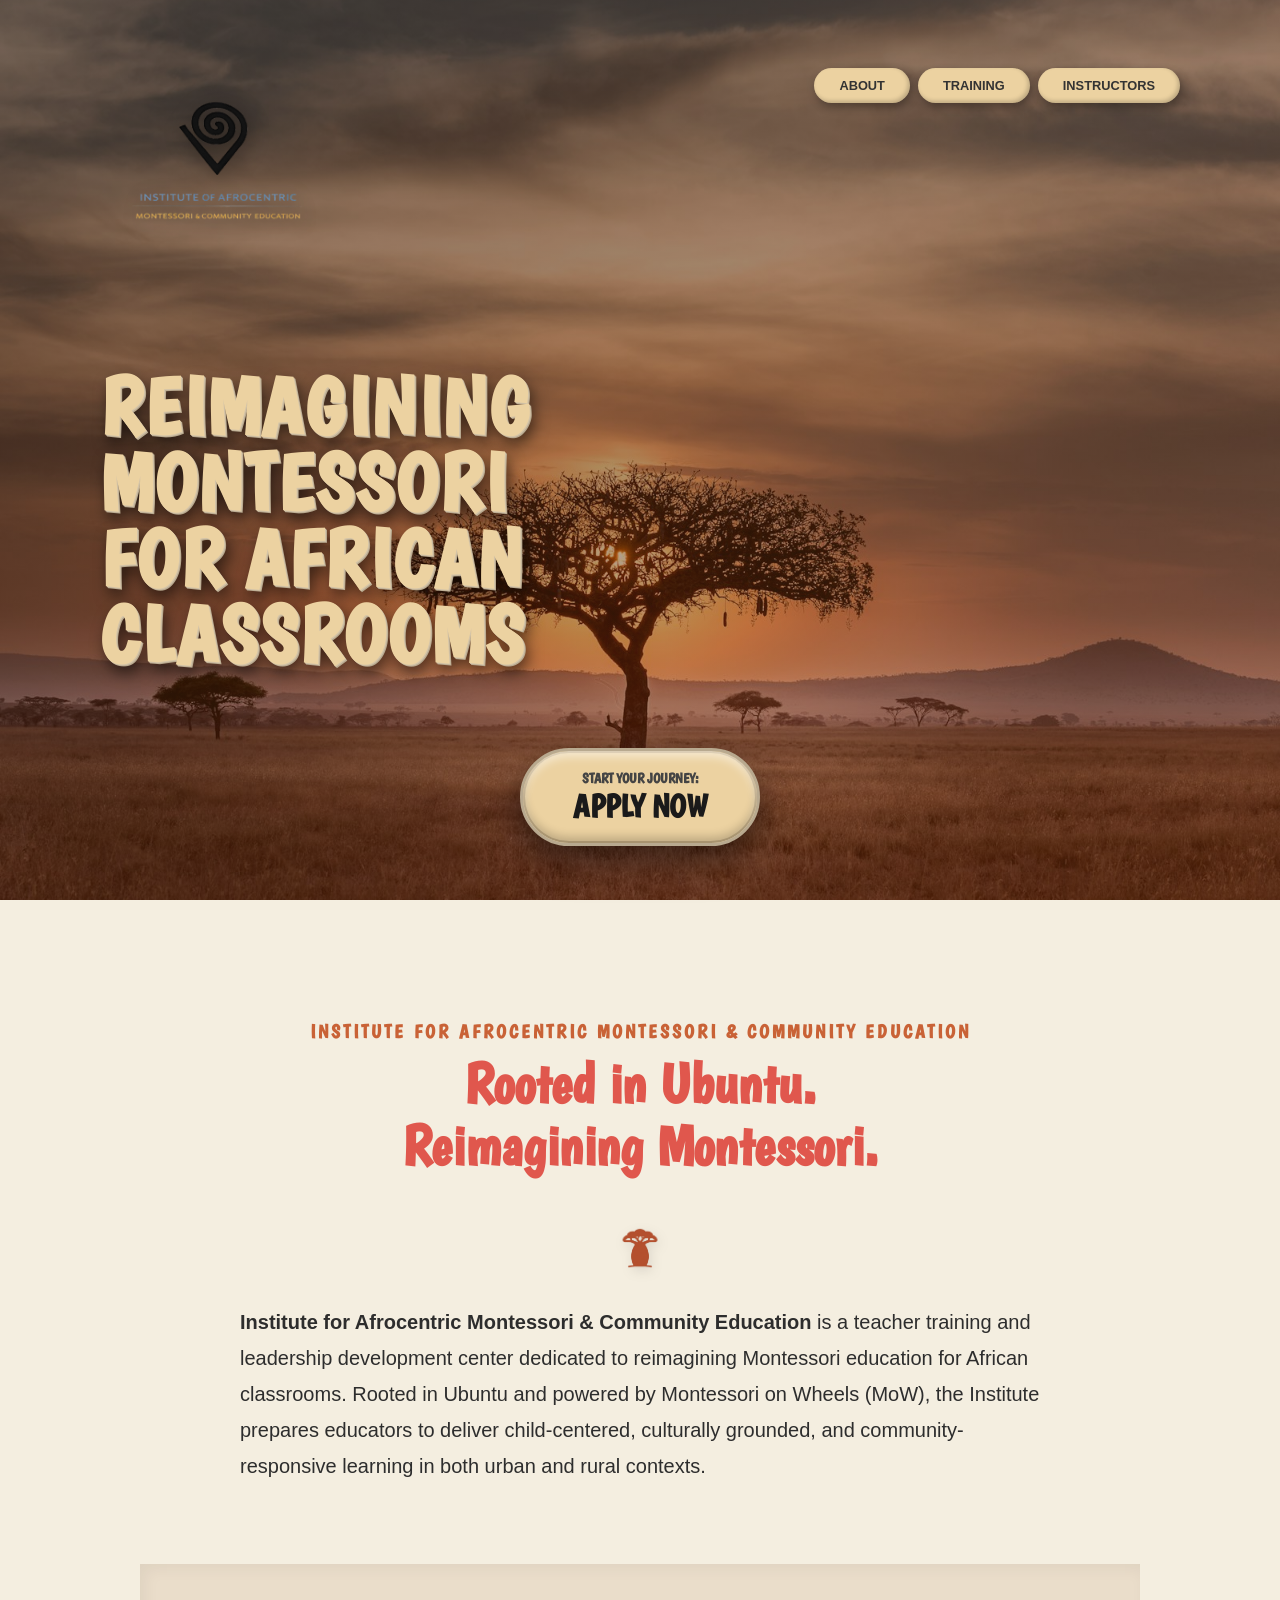
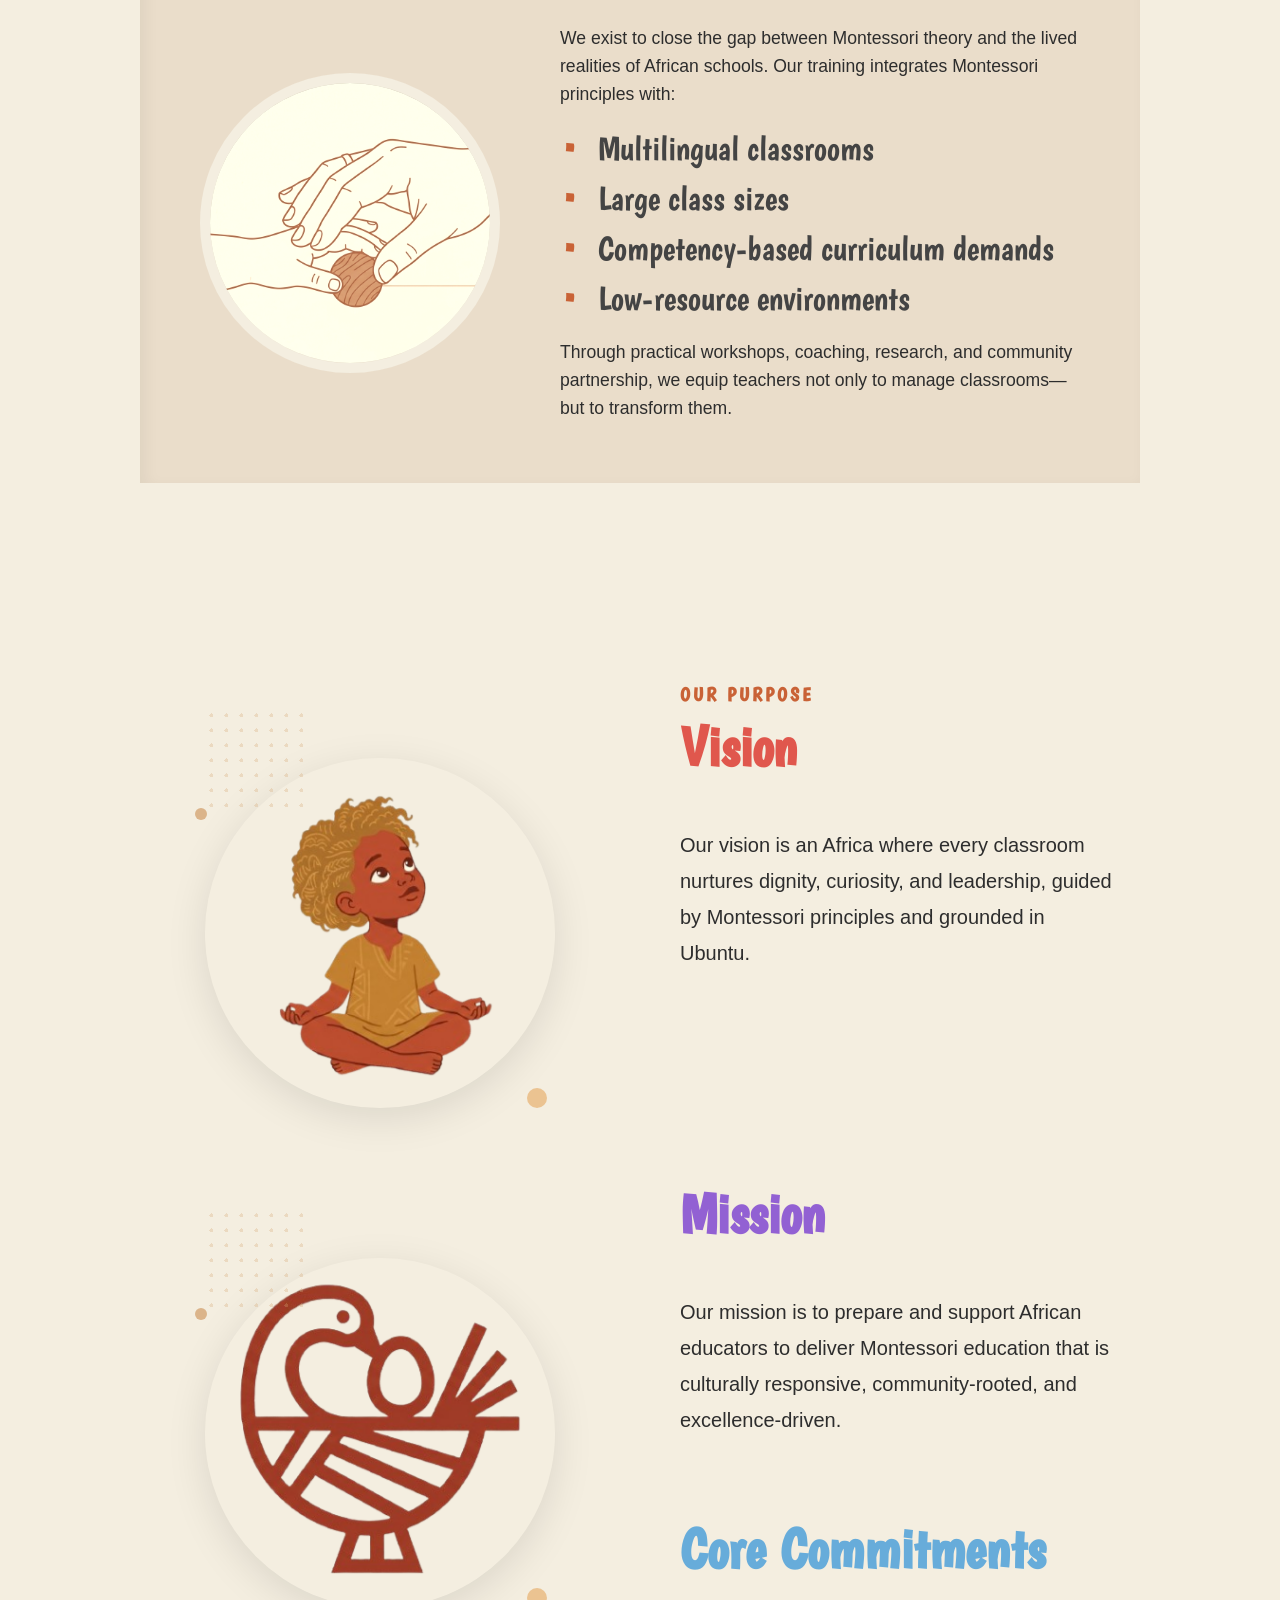
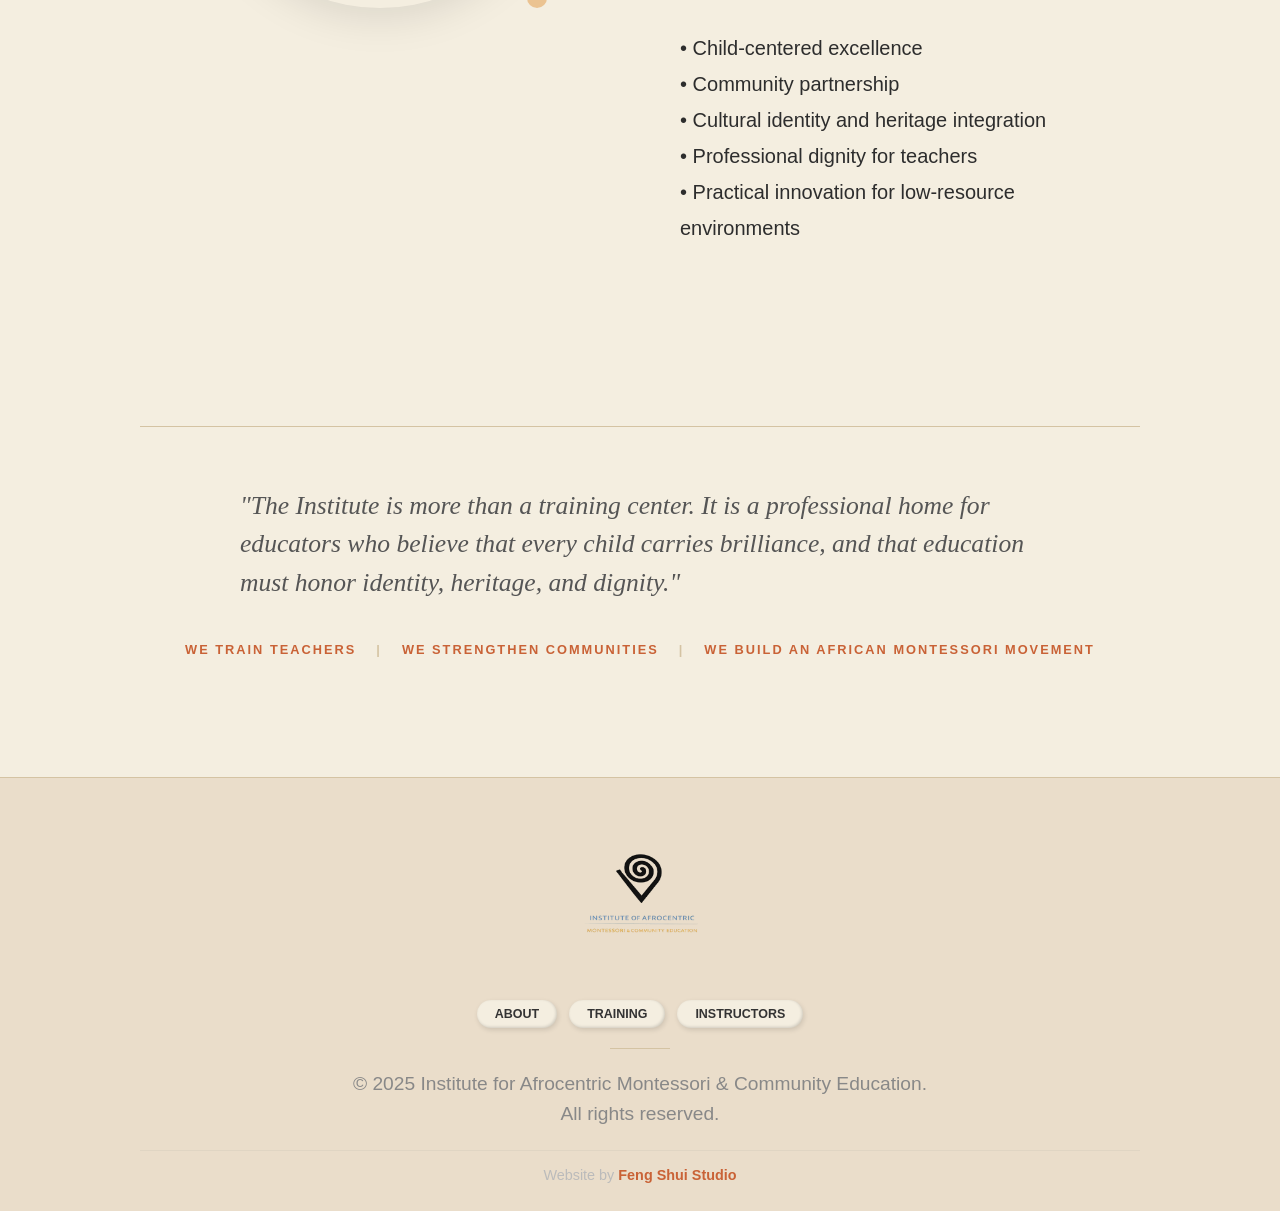
==== commit 8654aeaf: "Remove MoW from text" ====
--- a/index.html
+++ b/index.html
@@ -69,7 +69,7 @@
         <div class="section-container">
             
             <header class="about-header" style="text-align: center;">
-                <h3 class="section-labelX" style="font-size: 1.2rem;">M<span style="text-transform: lowercase ;">o</span>W Institute for Afrocentric Montessori & Community Education</h3>
+                <h3 class="section-labelX" style="font-size: 1.2rem;">Institute for Afrocentric Montessori & Community Education</h3>
                 <h2 class="section-titleX" style="color: #e0574d">Rooted in Ubuntu. <br> Reimagining Montessori.</h2>
                
                                                            
@@ -81,7 +81,7 @@
 
 
             <div class="content-block intro-text">
-                <p><strong>MoW Institute for Afrocentric Montessori & Community Education</strong> is a teacher training and leadership development center dedicated to reimagining Montessori education for African classrooms. Rooted in Ubuntu and powered by Montessori on Wheels (MoW), the Institute prepares educators to deliver child-centered, culturally grounded, and community-responsive learning in both urban and rural contexts.</p>
+                <p><strong>Institute for Afrocentric Montessori & Community Education</strong> is a teacher training and leadership development center dedicated to reimagining Montessori education for African classrooms. Rooted in Ubuntu and powered by Montessori on Wheels (MoW), the Institute prepares educators to deliver child-centered, culturally grounded, and community-responsive learning in both urban and rural contexts.</p>
             </div>
 
             <div class="friction-container" style="border-radius: 0%;">
--- a/style.css
+++ b/style.css
@@ -12,8 +12,7 @@
 .landing-container {
     background: linear-gradient(160deg, rgba(30,15,5,0.6) 0%, rgba(180,80,20,0.35) 100%),
                 url('img/africanbackground.jpg') no-repeat center 60% / cover;
-    height: 100dvh;
-    min-height: 500px;
+    min-height: 100vh;
     display: flex;
     flex-direction: column;
     justify-content: space-between;
@@ -73,6 +72,7 @@
     flex: 1;
     display: flex;
     align-items: center;
+     max-width: 900px;
 }
 
 .hero-text h1 {
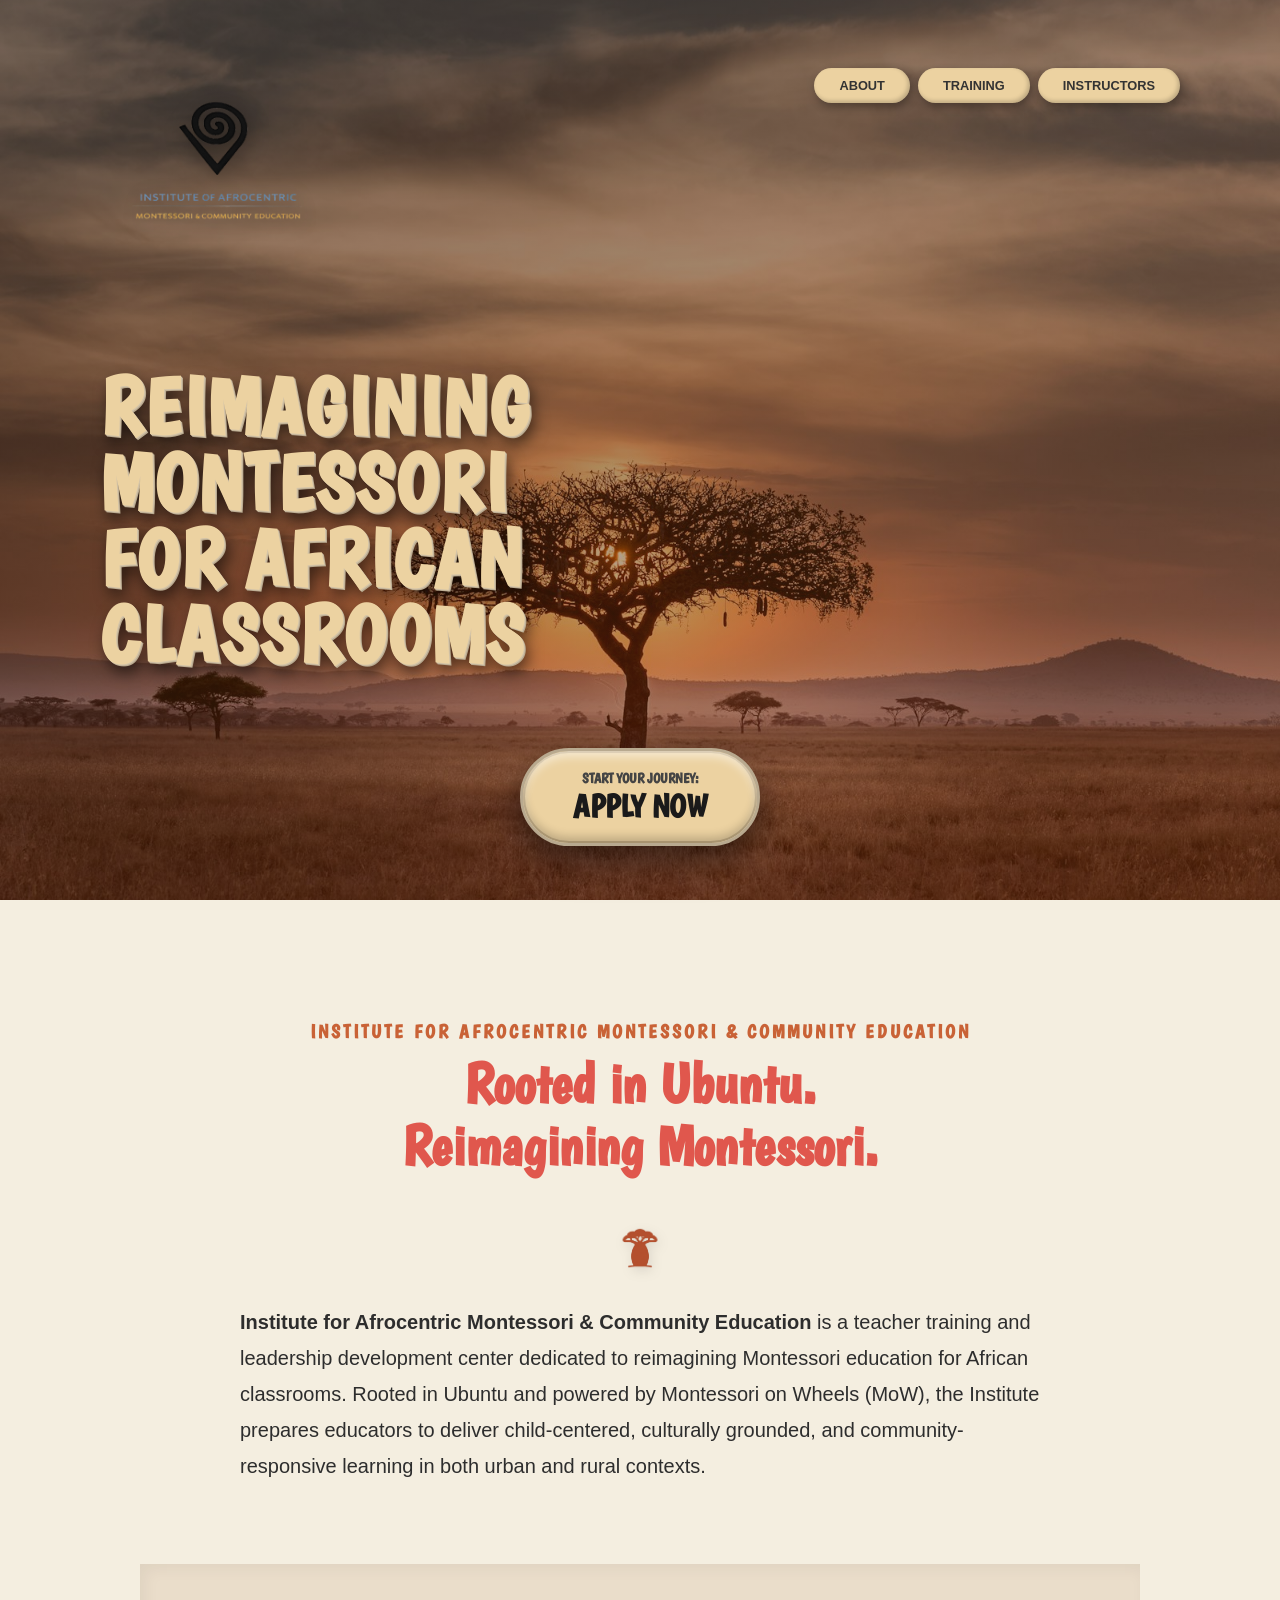
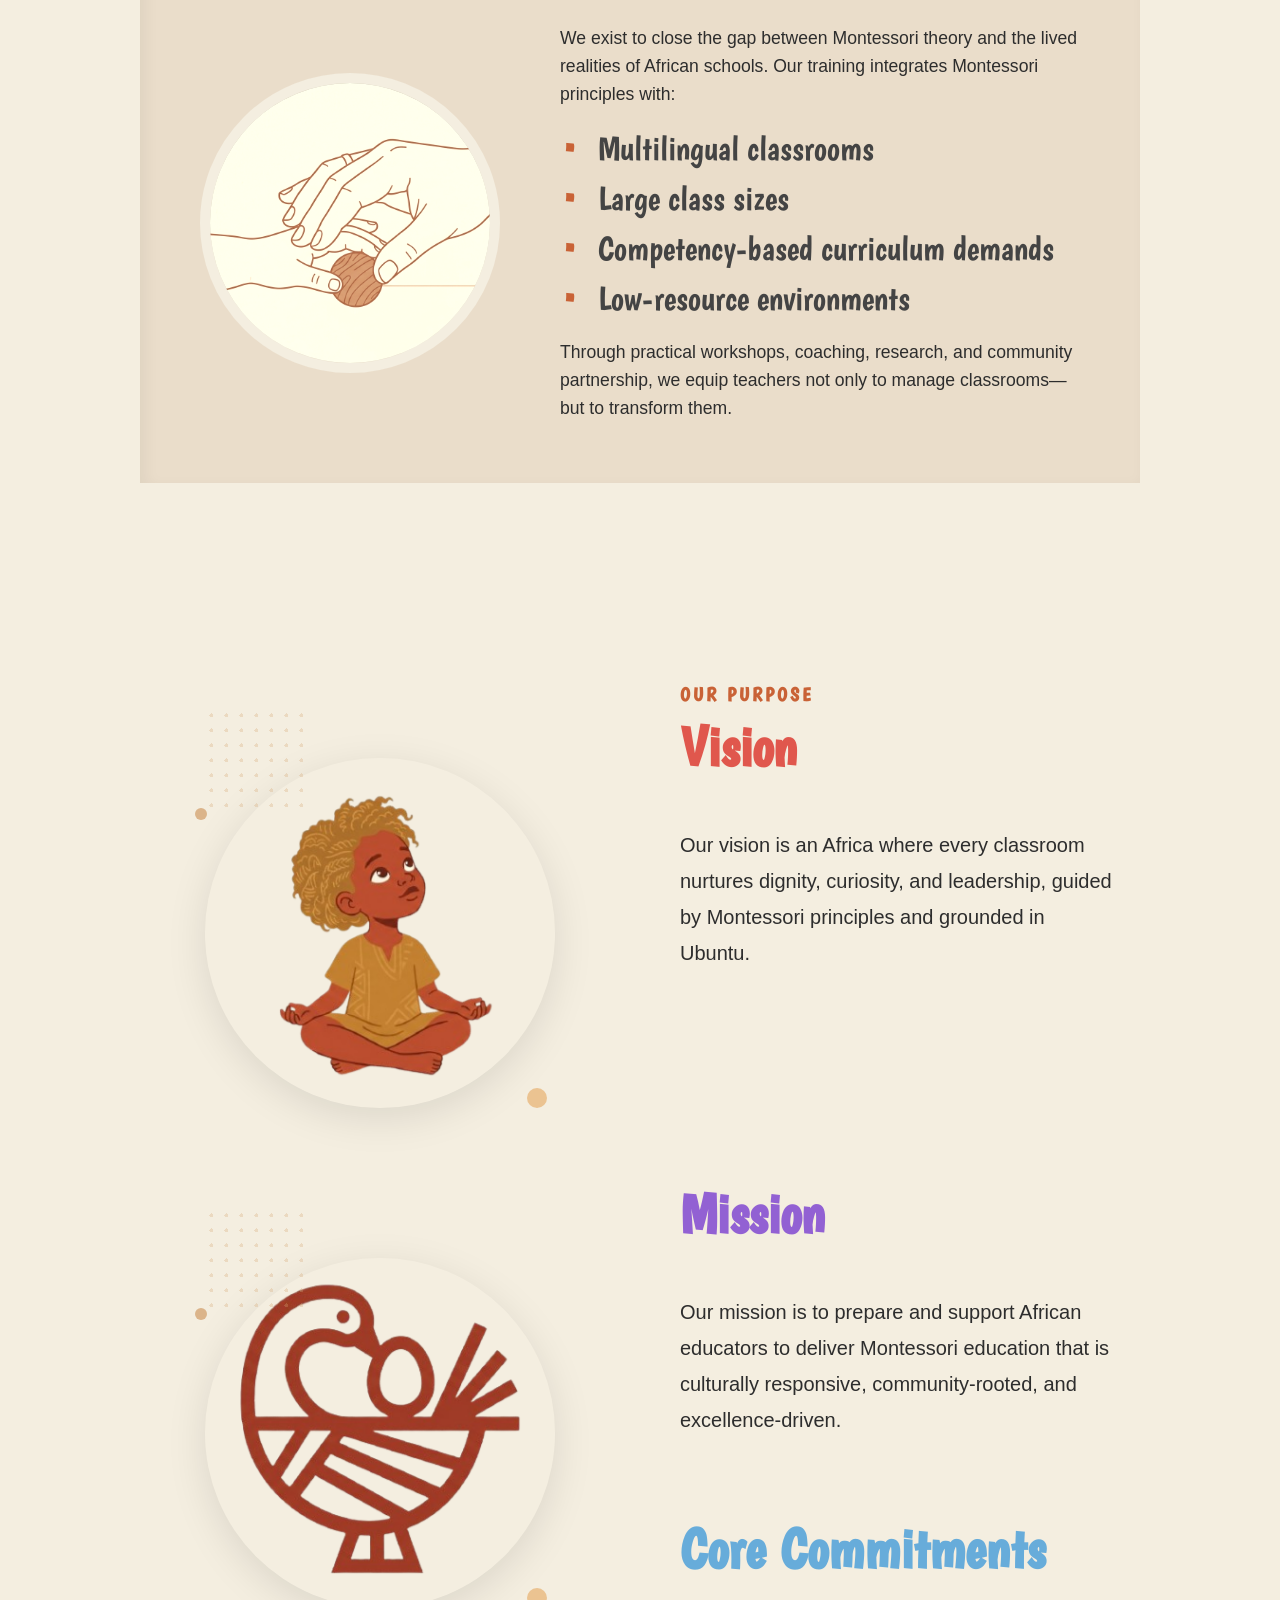
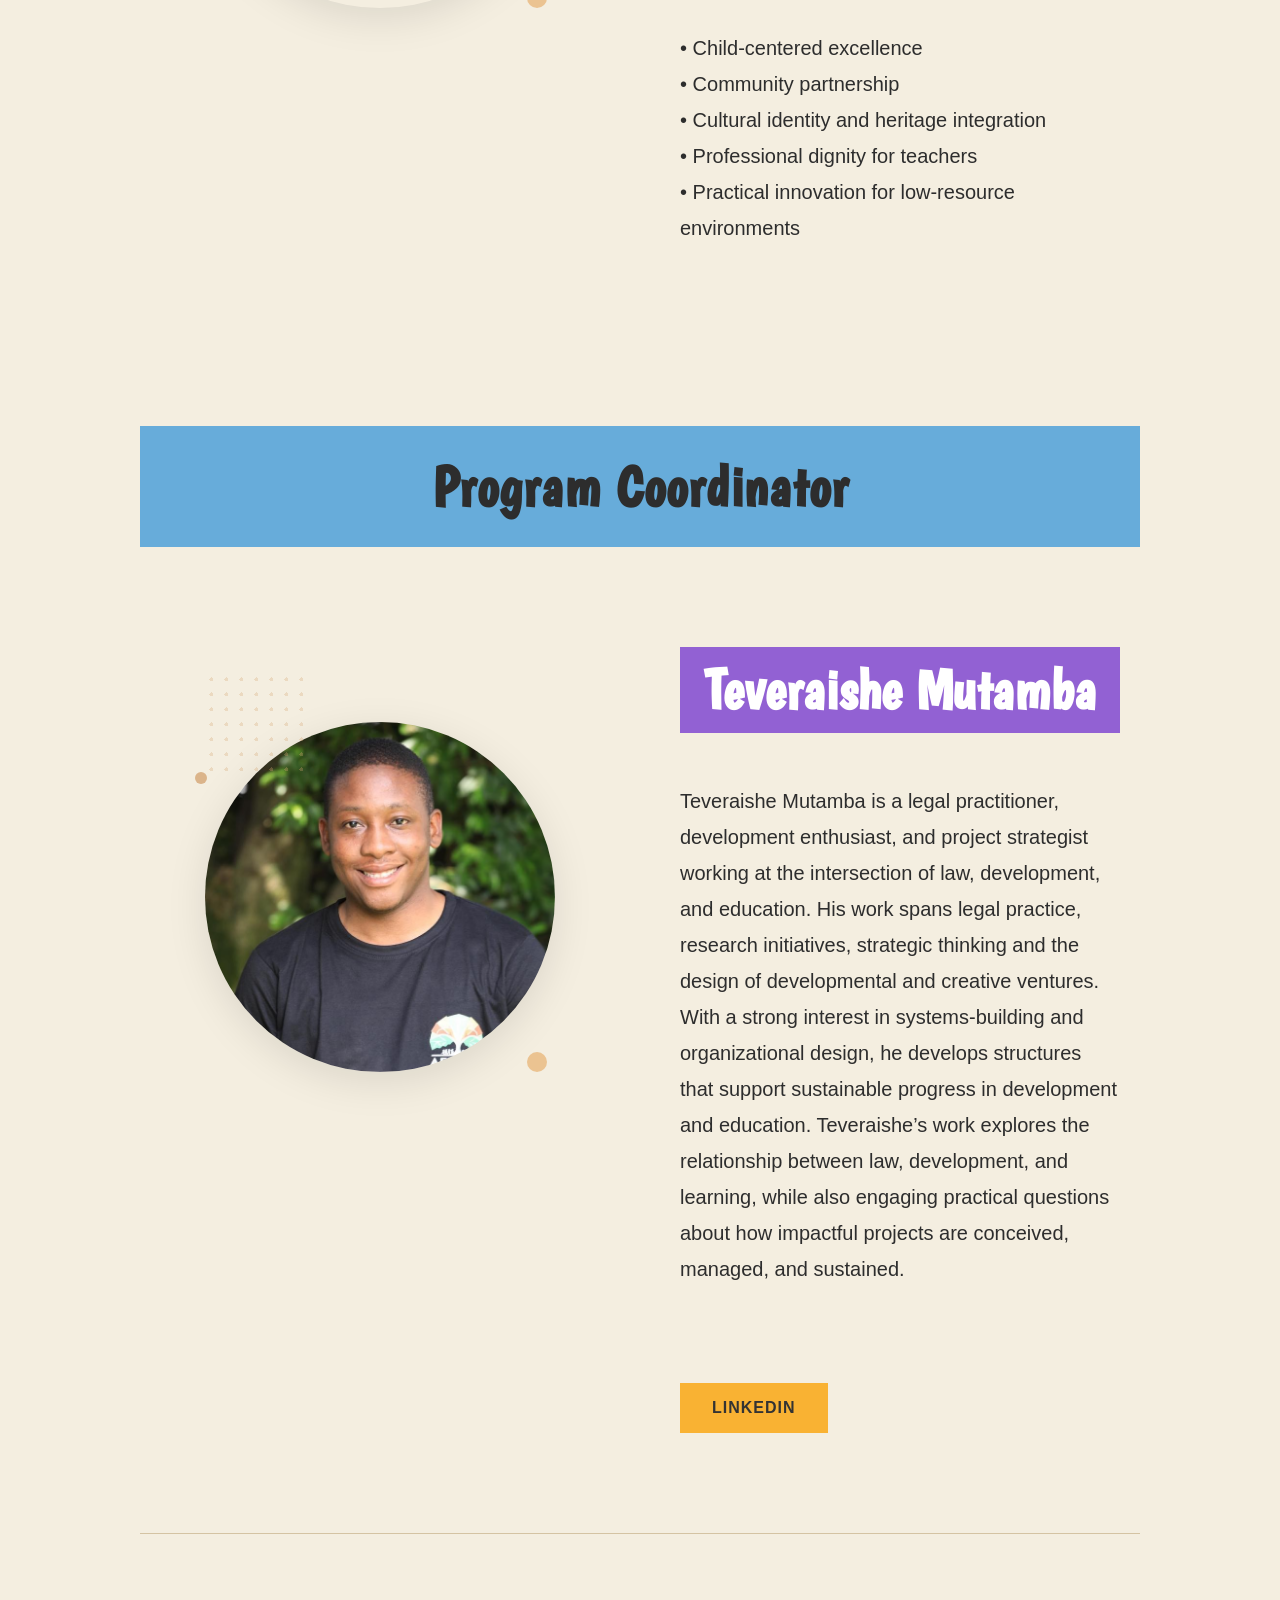
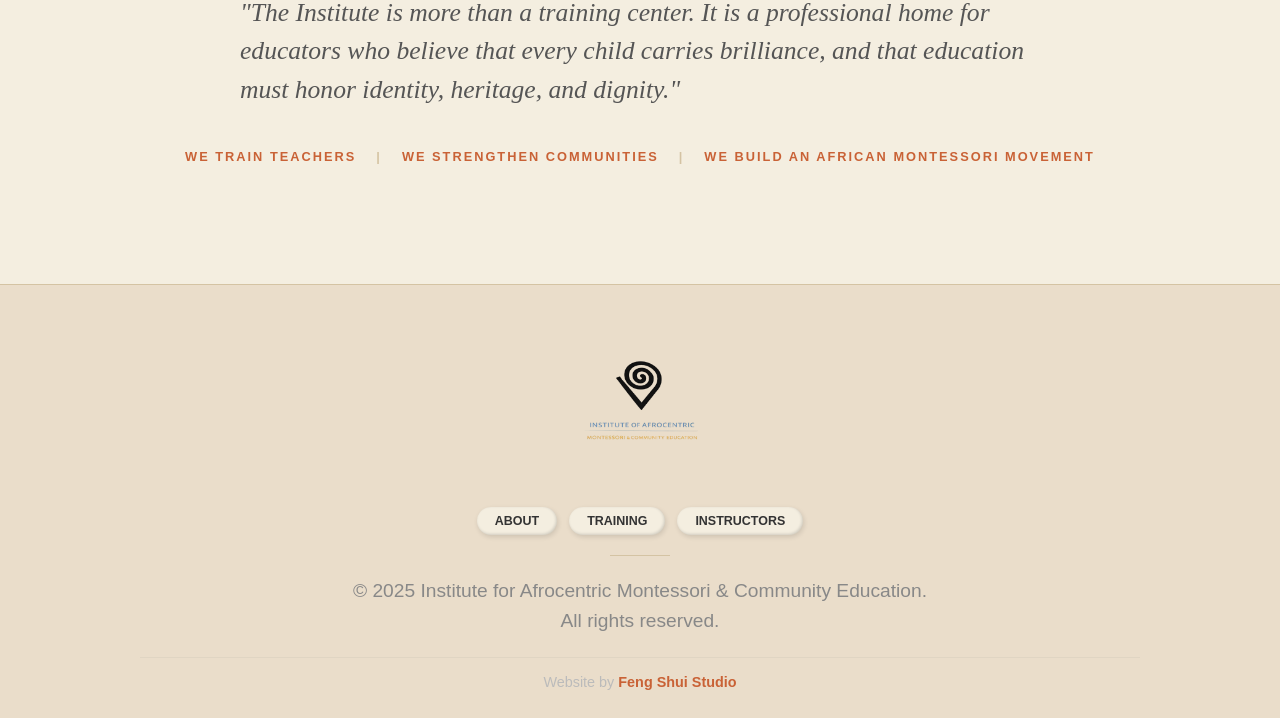
==== commit 6b0daad8: "Add Program coordinator in front facing page" ====
--- a/index.html
+++ b/index.html
@@ -186,6 +186,63 @@
                           <!-- <div class="stories-actionsX">
                               <button class="cta-buttonX">Explore the Institute</button>
                           </div> -->
+
+                        </div>
+                    </div>
+                </div>
+            </section>
+
+            <header class="about-header" style="
+                background-color: #67acda;
+                width: 100%;
+                padding: 30px 20px;
+                text-align: center;
+                margin-top: 0%;
+            ">
+
+                <h2 class="styled-heading" style="
+                    
+                    margin: 0;
+                    
+                    letter-spacing: 1px;
+                ">
+                    Program Coordinator
+                </h2>
+
+           </header>
+
+            <section class="storiesX">
+                <div class="containerX">
+                    <div class="stories-contentX">
+                        <div class="stories-visualX">
+                            <div class="story-image-mainX">
+                                <img src="/img/Trainers/teveraishe.JPG" alt="Reflection">
+                            </div>
+                            
+                            <span class="dotX dot-5X"></span>
+                            <span class="dotX dot-6X"></span>
+                            <div class="dots-patternX"></div>
+                        </div>
+
+                        <div class="stories-textX">
+
+                          <h2 class="section-titleX" style="
+                                                            background-color: #9261d3;
+                                                            color: white;
+                                                            padding: 12px 24px;
+                                                            display: inline-block;">Teveraishe Mutamba</h2>
+                          
+
+                          <div class="content-block intro-text">
+                            <p>Teveraishe Mutamba is a legal practitioner, development enthusiast, and project strategist working at the intersection of law, development, and education. His work spans legal practice, research initiatives, strategic thinking and the design of developmental and creative ventures. With a strong interest in systems-building and organizational design, he develops structures that support sustainable progress in development and education. Teveraishe’s work explores the relationship between law, development, and learning, while also engaging practical questions about how impactful projects are conceived, managed, and sustained.
+                            </p>
+                          </div>
+
+                          
+                          <div class="stories-actionsX">
+                              <a href="https://www.linkedin.com/in/teveraishe-mutamba-45b377199/" class="cta-buttonA" target="_blank" style="text-decoration: none;">LINKEDIN</a>
+                               
+                          </div>
 
                         </div>
                     </div>
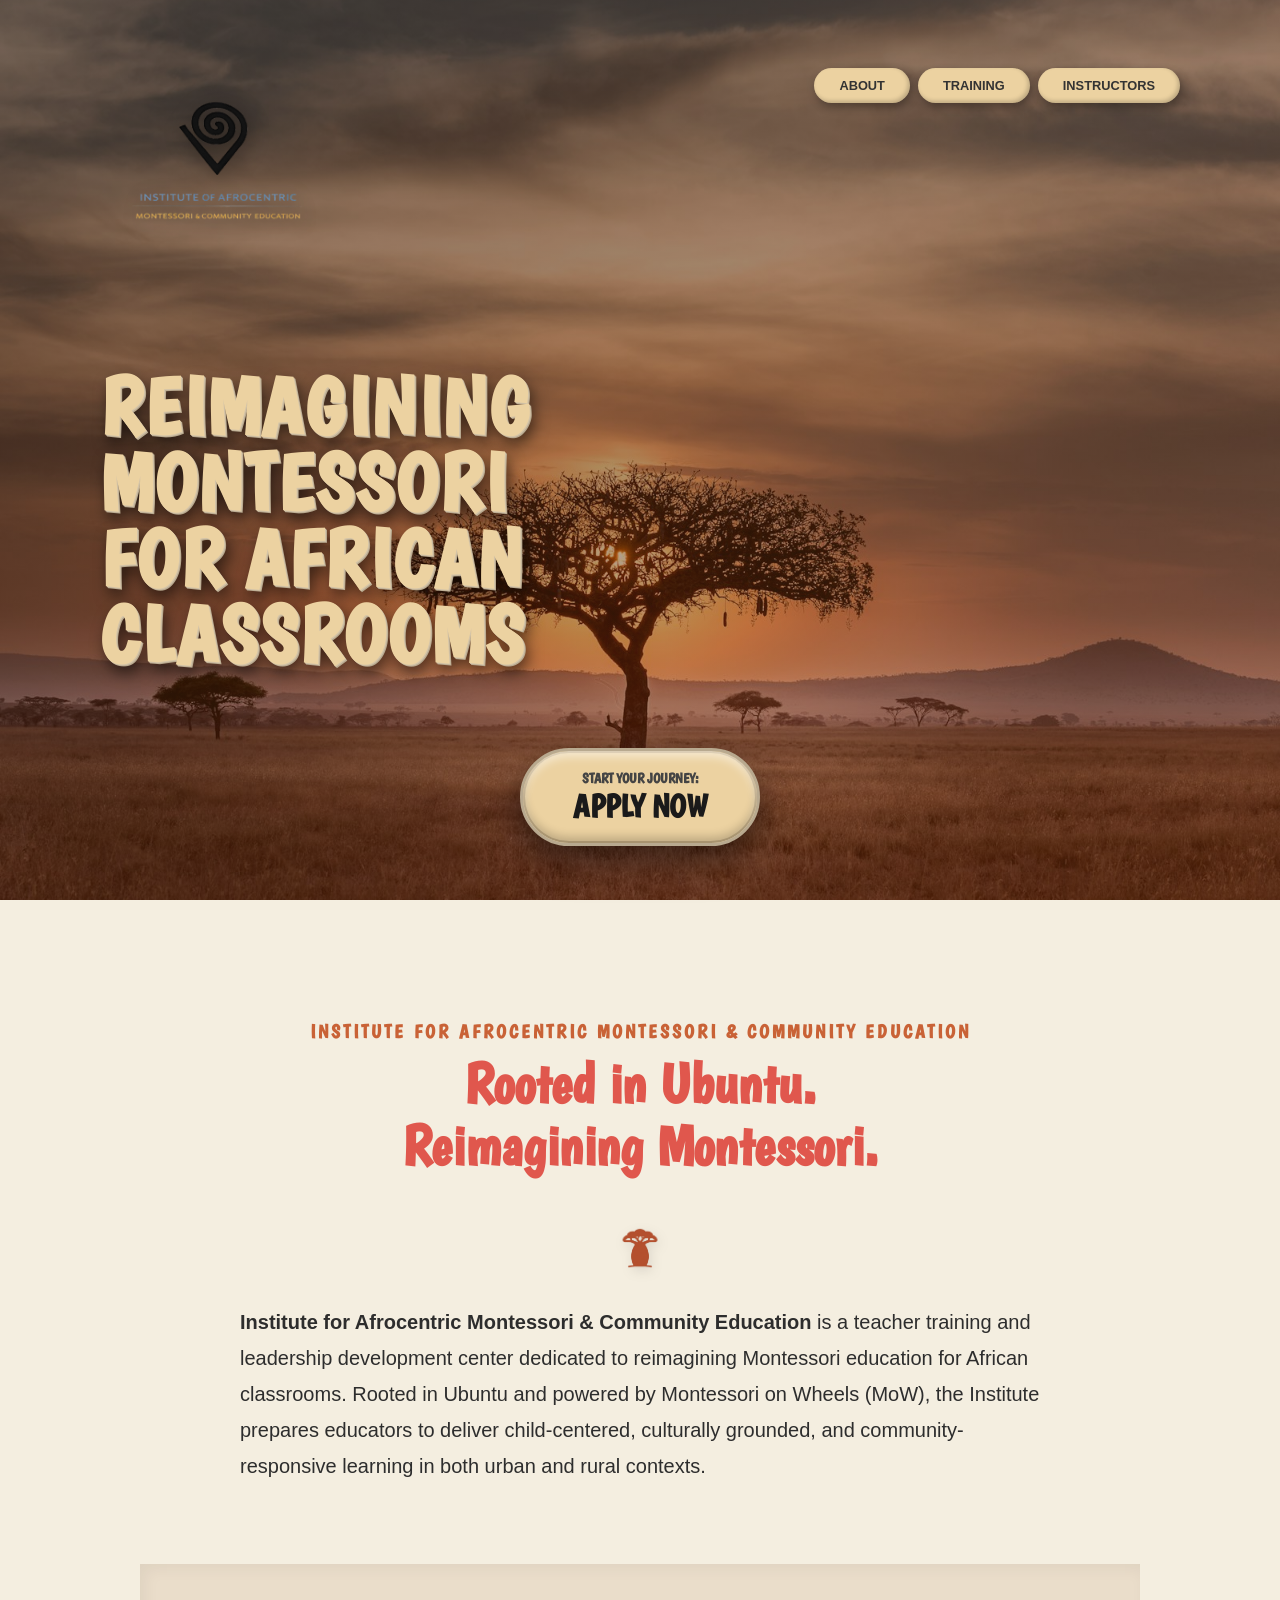
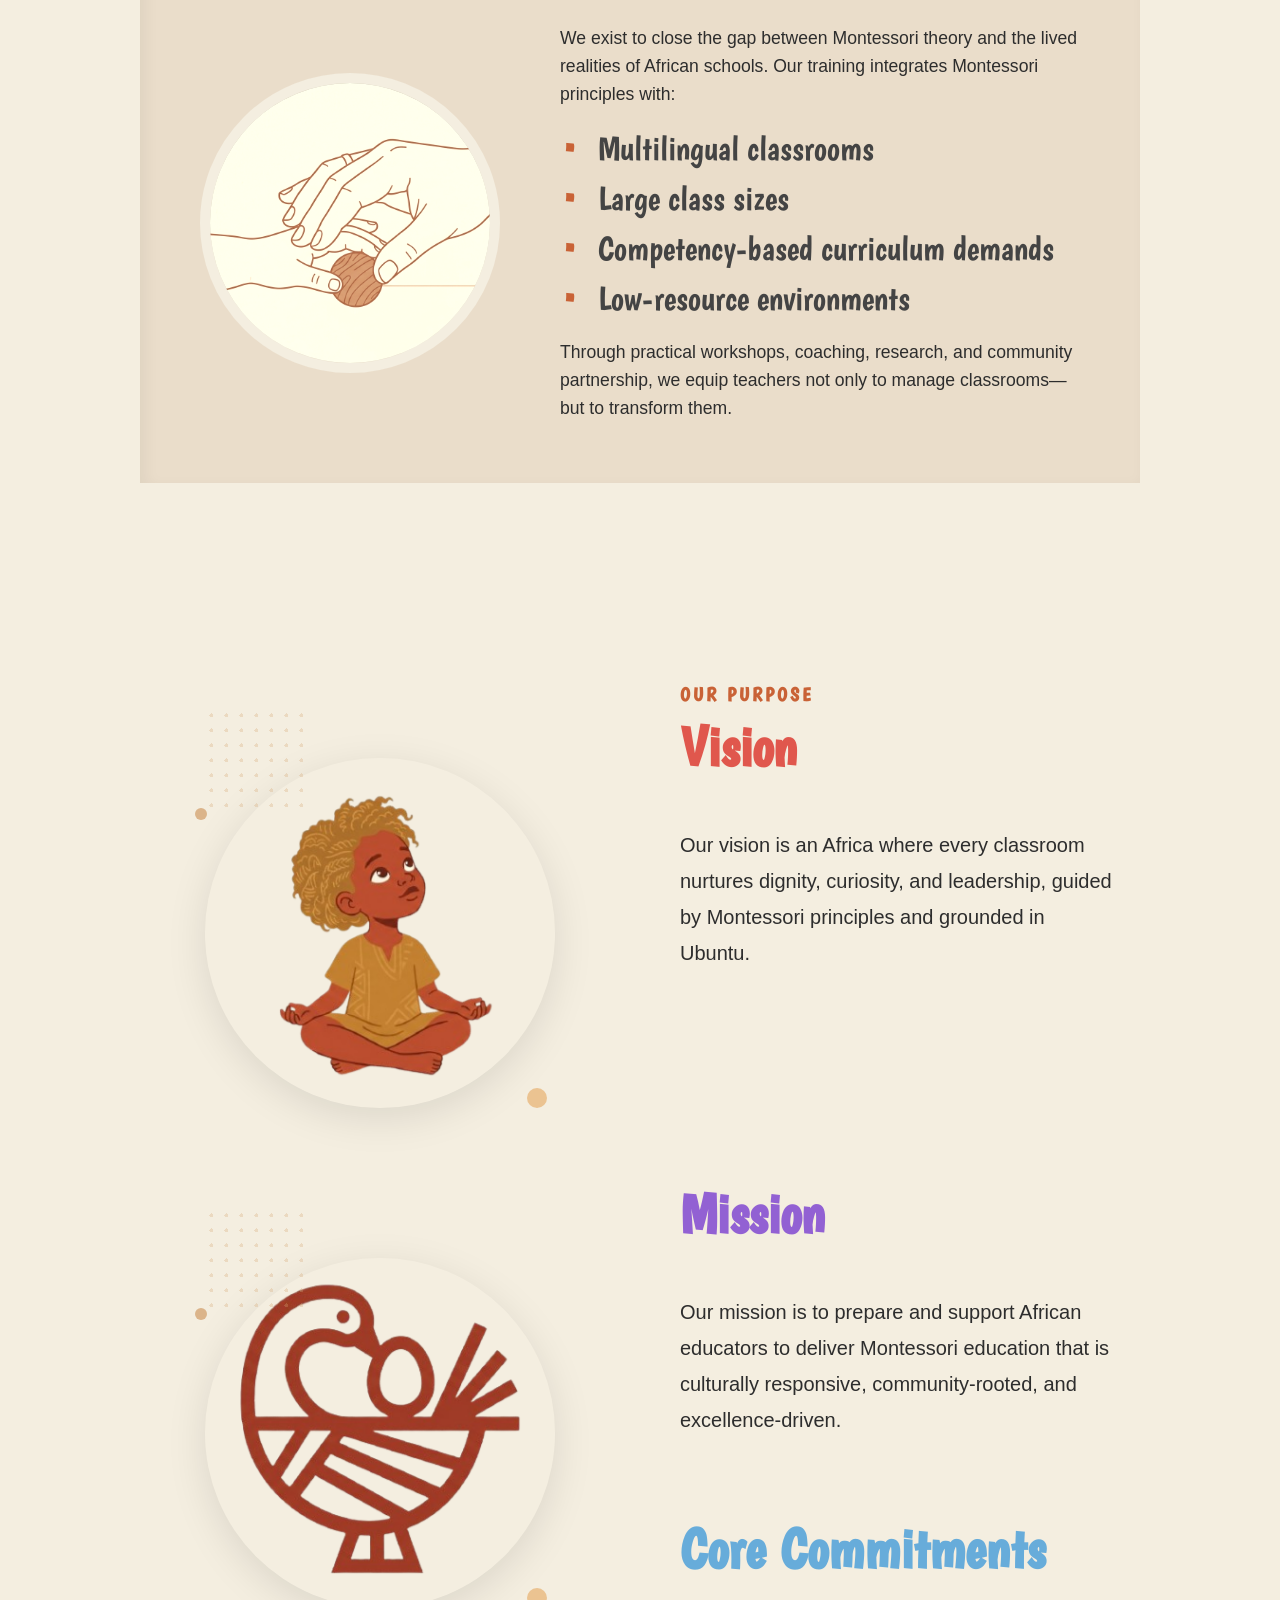
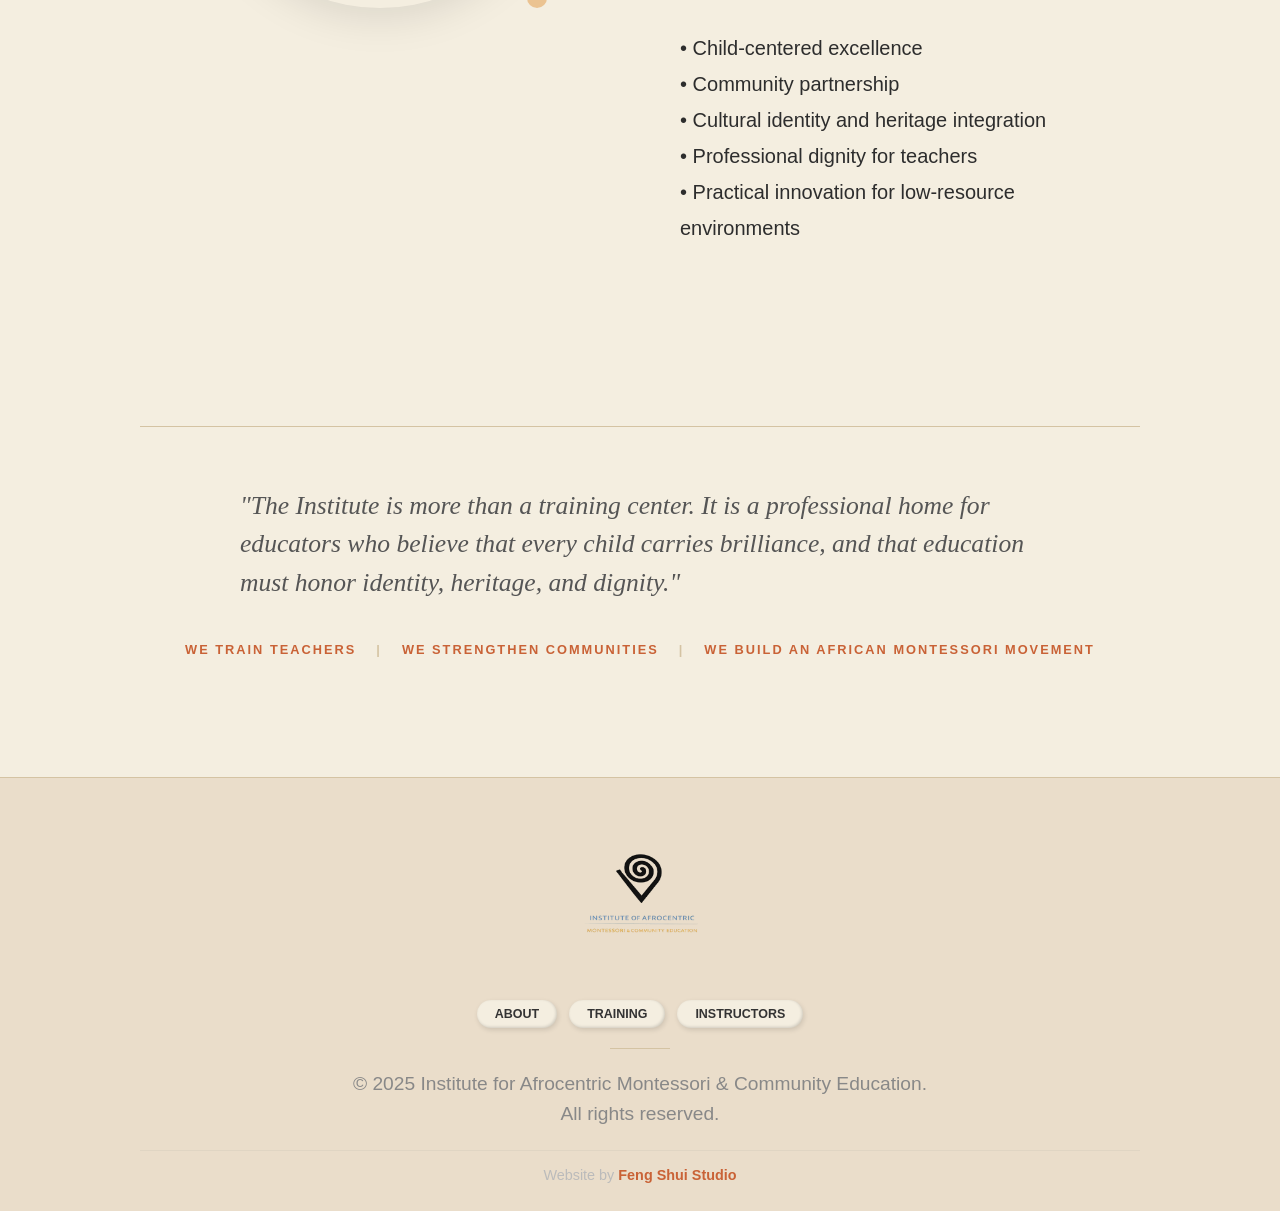
==== commit 86a7bf90: "Add Claudia and Teve to instructors" ====
--- a/index.html
+++ b/index.html
@@ -192,62 +192,7 @@
                 </div>
             </section>
 
-            <header class="about-header" style="
-                background-color: #67acda;
-                width: 100%;
-                padding: 30px 20px;
-                text-align: center;
-                margin-top: 0%;
-            ">
-
-                <h2 class="styled-heading" style="
-                    
-                    margin: 0;
-                    
-                    letter-spacing: 1px;
-                ">
-                    Program Coordinator
-                </h2>
-
-           </header>
-
-            <section class="storiesX">
-                <div class="containerX">
-                    <div class="stories-contentX">
-                        <div class="stories-visualX">
-                            <div class="story-image-mainX">
-                                <img src="/img/Trainers/teveraishe.JPG" alt="Reflection">
-                            </div>
-                            
-                            <span class="dotX dot-5X"></span>
-                            <span class="dotX dot-6X"></span>
-                            <div class="dots-patternX"></div>
-                        </div>
-
-                        <div class="stories-textX">
-
-                          <h2 class="section-titleX" style="
-                                                            background-color: #9261d3;
-                                                            color: white;
-                                                            padding: 12px 24px;
-                                                            display: inline-block;">Teveraishe Mutamba</h2>
-                          
-
-                          <div class="content-block intro-text">
-                            <p>Teveraishe Mutamba is a legal practitioner, development enthusiast, and project strategist working at the intersection of law, development, and education. His work spans legal practice, research initiatives, strategic thinking and the design of developmental and creative ventures. With a strong interest in systems-building and organizational design, he develops structures that support sustainable progress in development and education. Teveraishe’s work explores the relationship between law, development, and learning, while also engaging practical questions about how impactful projects are conceived, managed, and sustained.
-                            </p>
-                          </div>
-
-                          
-                          <div class="stories-actionsX">
-                              <a href="https://www.linkedin.com/in/teveraishe-mutamba-45b377199/" class="cta-buttonA" target="_blank" style="text-decoration: none;">LINKEDIN</a>
-                               
-                          </div>
-
-                        </div>
-                    </div>
-                </div>
-            </section>
+            
 
             <footer class="gravity-section">
                 <div class="gravity-card">
--- a/style.css
+++ b/style.css
@@ -519,6 +519,24 @@
     flex-wrap: wrap;
 }
 
+.more-textX {
+  display: none;
+}
+
+.read-more-btnX {
+  margin-top: 10px;
+  background: none;
+  border: none;
+  color: #E2665C;
+  font-weight: bold;
+  cursor: pointer;
+  padding: 0;
+}
+
+.read-more-btnX:hover {
+  text-decoration: underline;
+}
+
 /* Tablet */
 @media (max-width: 968px) {
 
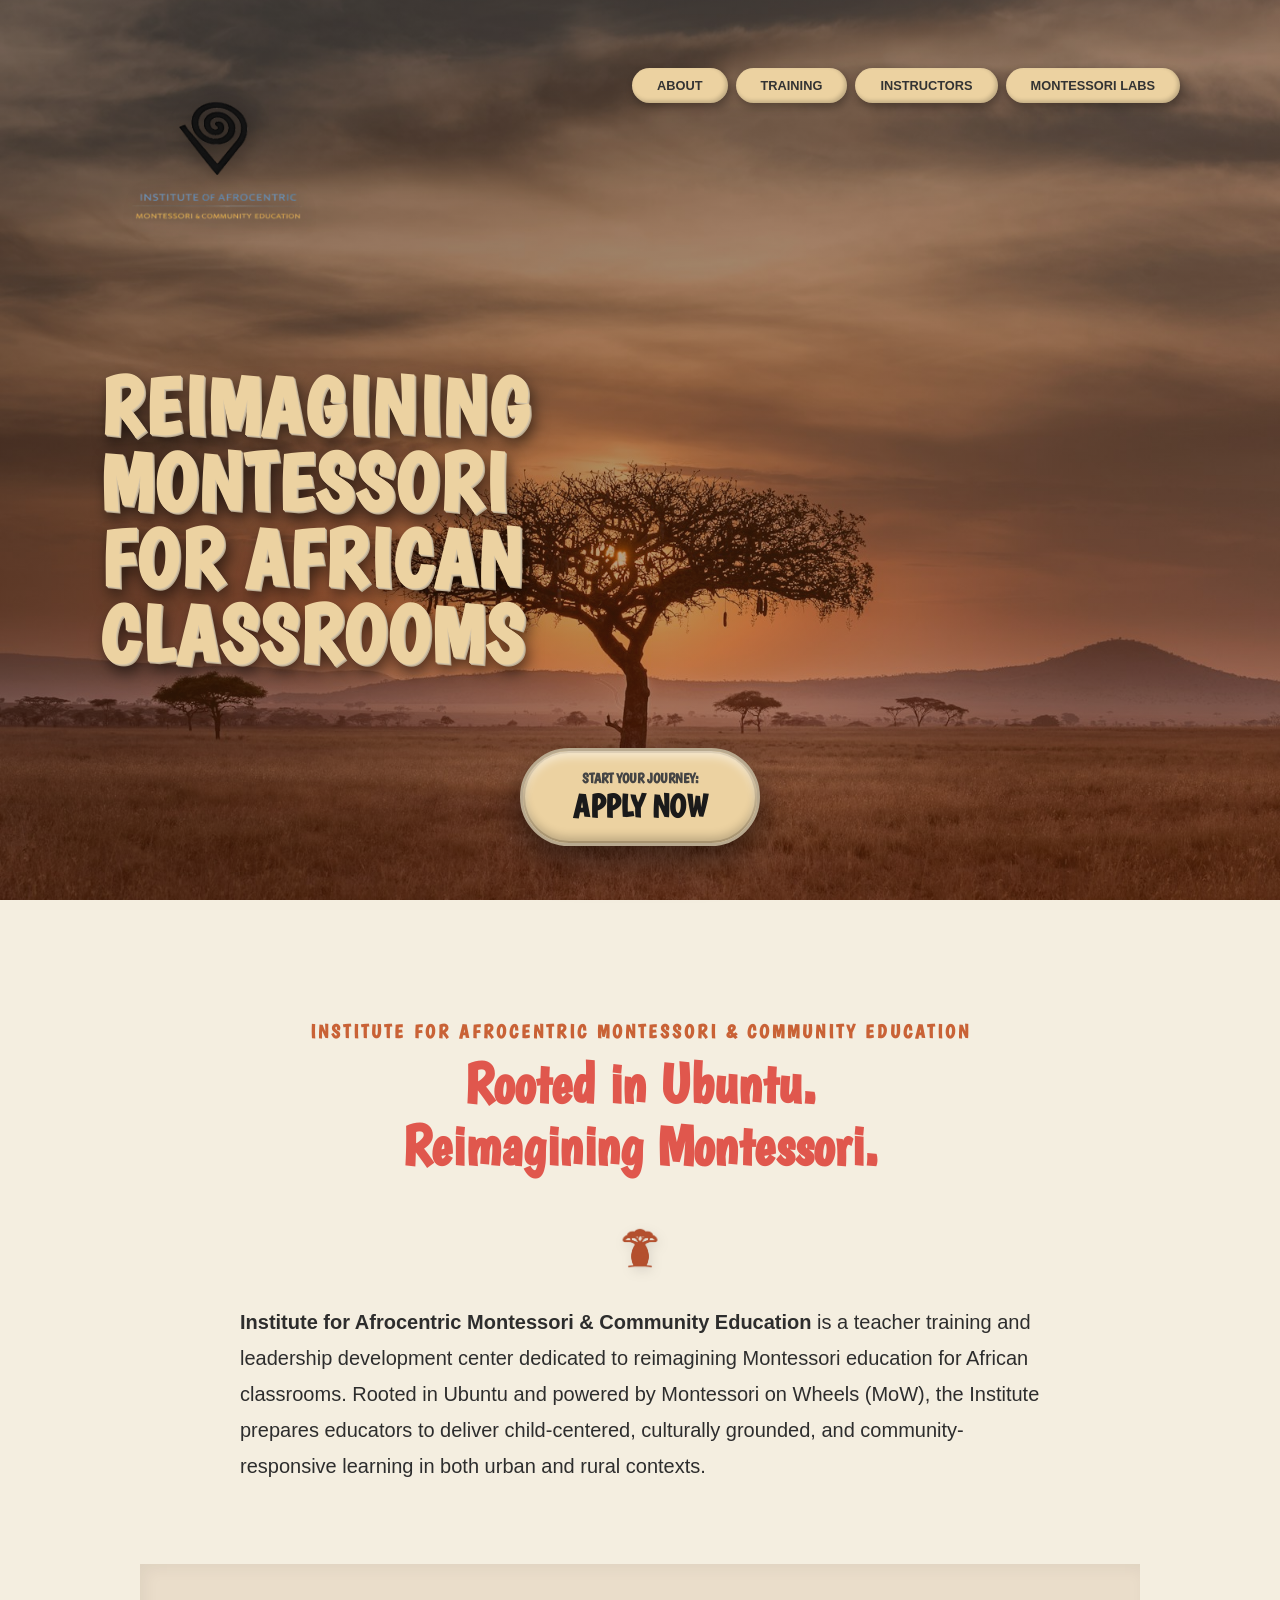
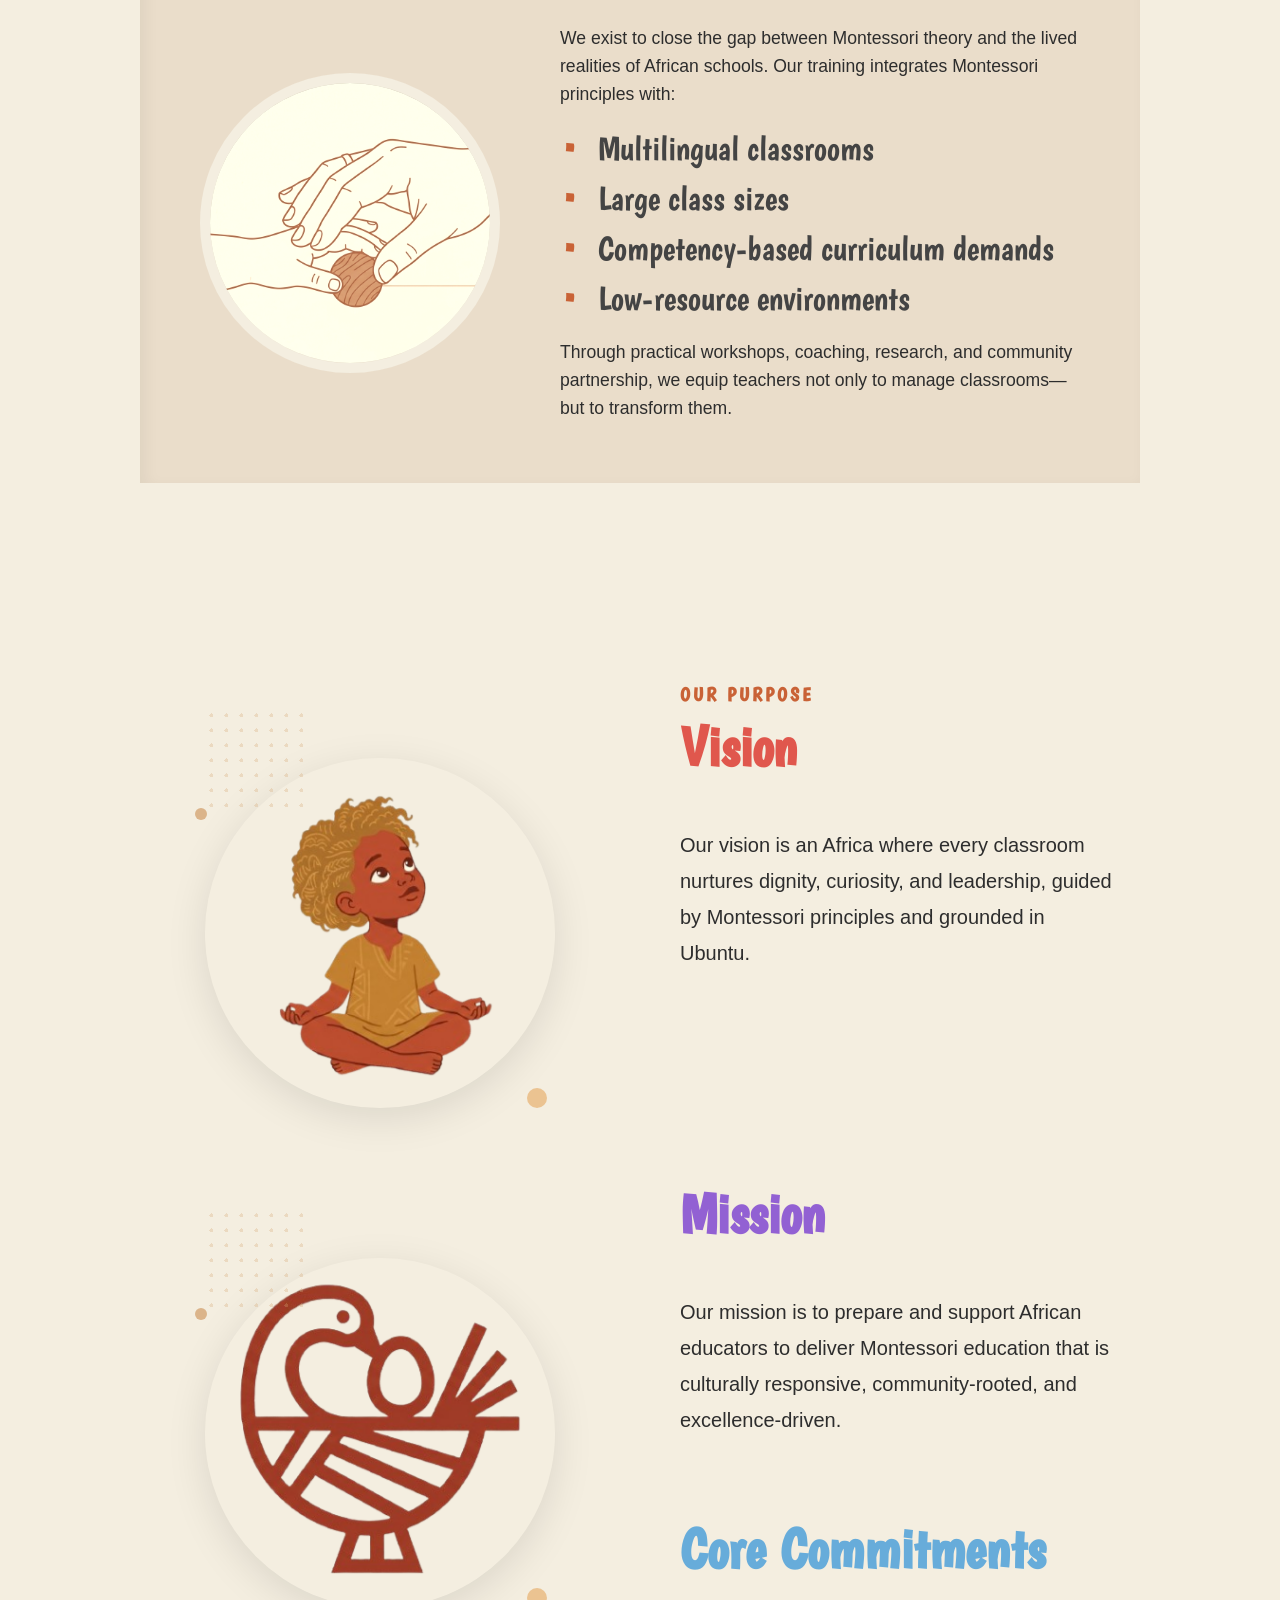
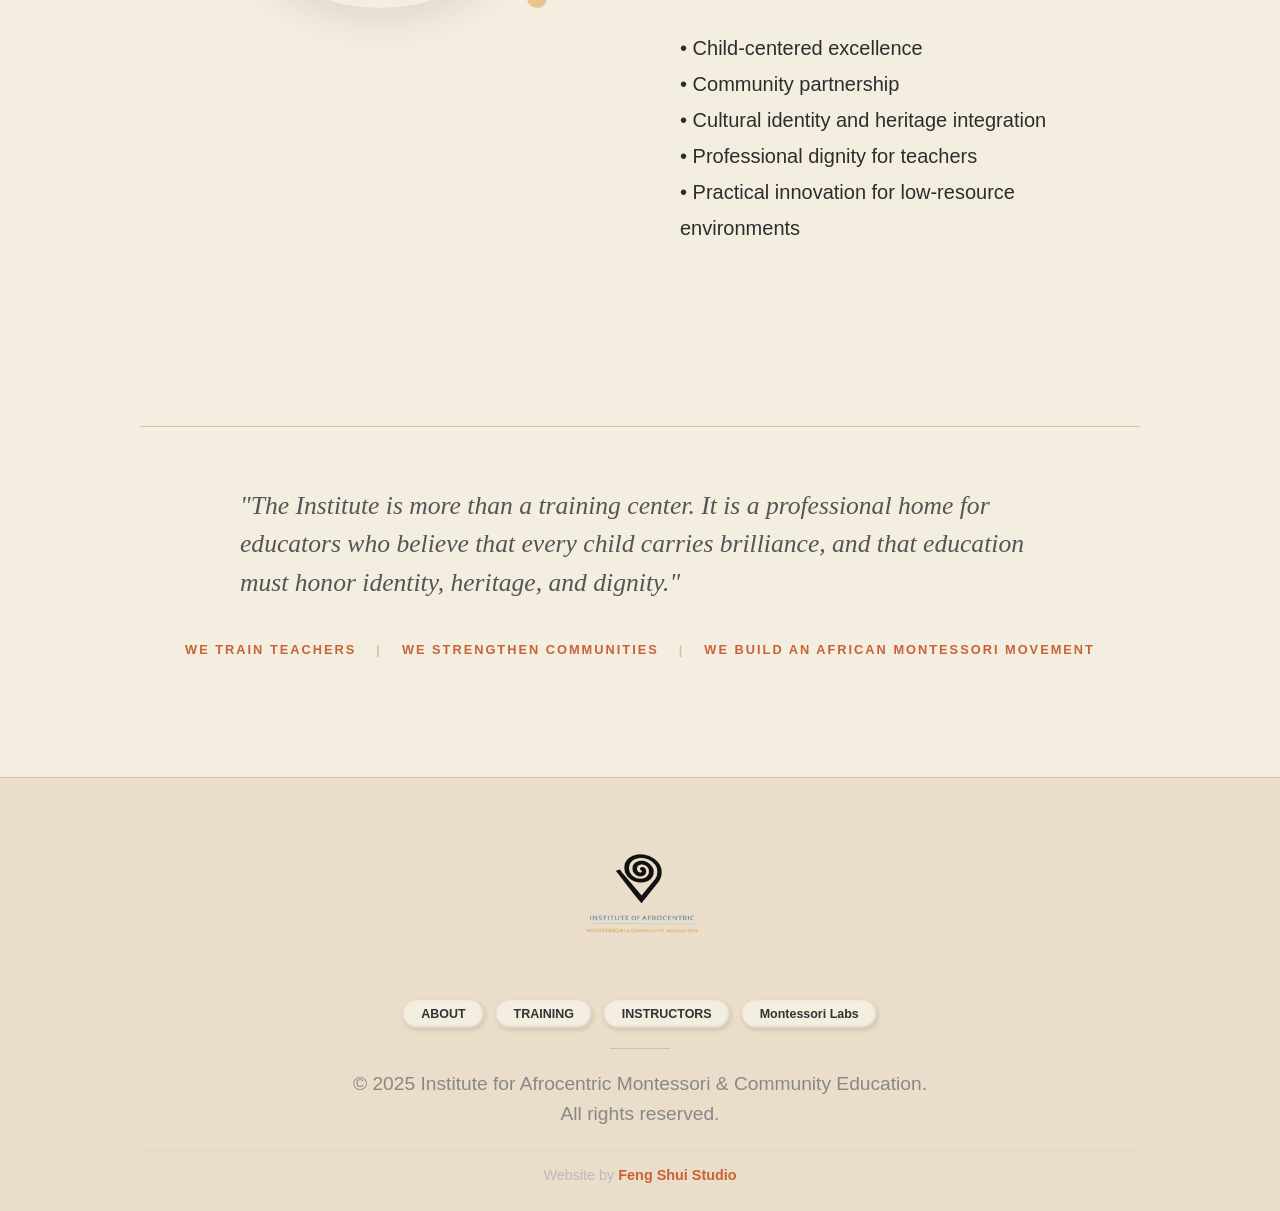
==== commit e9f326d9: "Add Montessori Labs-workshops" ====
--- a/index.html
+++ b/index.html
@@ -49,7 +49,7 @@
                 <a href="index.html">ABOUT</a>
                 <a href="training.html">TRAINING</a>
                 <a href="application.html">INSTRUCTORS</a>
-                
+                <a href="labs.html">MONTESSORI LABS</a>
             </nav>
         </header>
 
@@ -218,6 +218,7 @@
                 <a href="index.html">ABOUT</a>
                 <a href="training.html">TRAINING</a>
                 <a href="application.html">INSTRUCTORS</a>
+                <a href="labs.html">Montessori Labs</a>
             </nav>
             <div class="site-footer-divider"></div>
             <p class="site-footer-copy">
@@ -225,7 +226,7 @@
                 All rights reserved.
             </p>
             <p class="site-footer-credit">
-                Website by <a href="https://www.facebook.com/YOUR_LINK_HERE" target="_blank" rel="noopener noreferrer">Feng Shui Studio</a>
+                Website by <a href="mailto:fengshuistudiohq@gmail.com?subject=Website Inquiry" target="_blank" rel="noopener noreferrer">Feng Shui Studio</a>
             </p>
         </div>
     </footer>
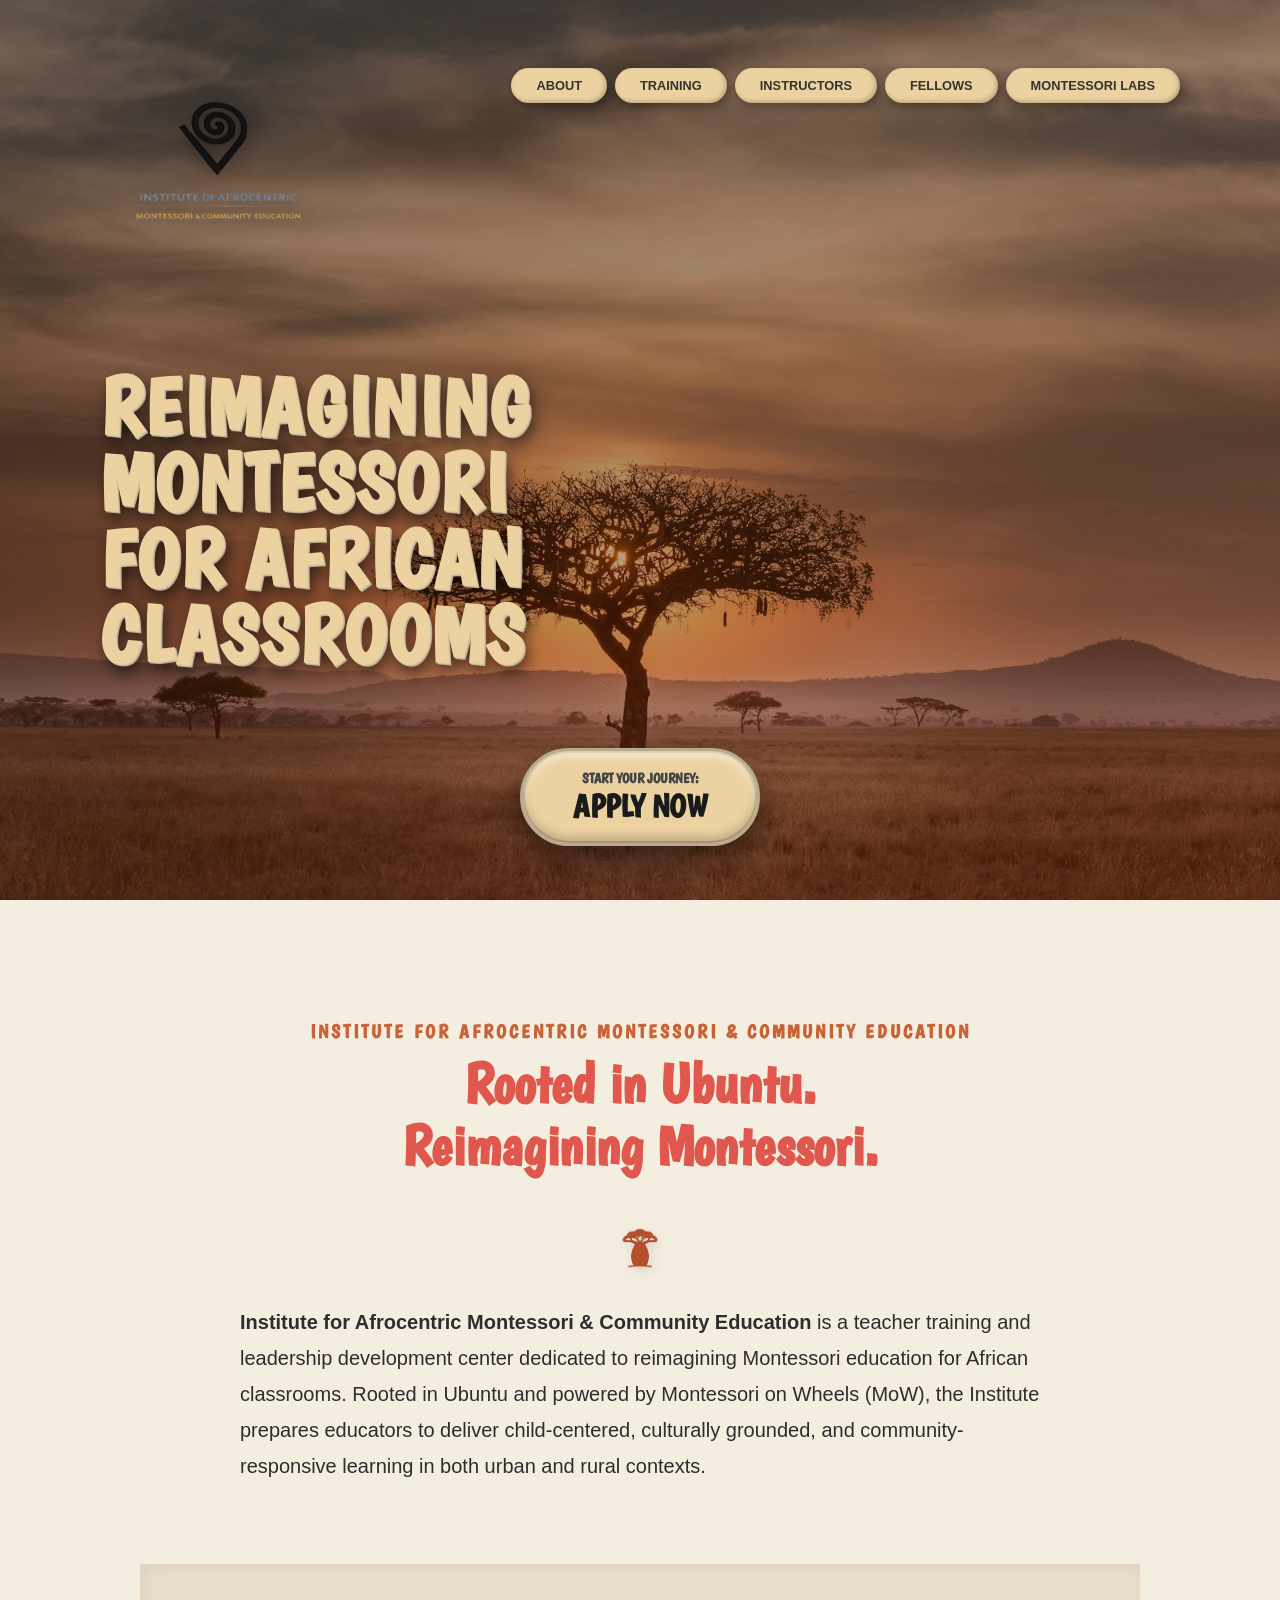
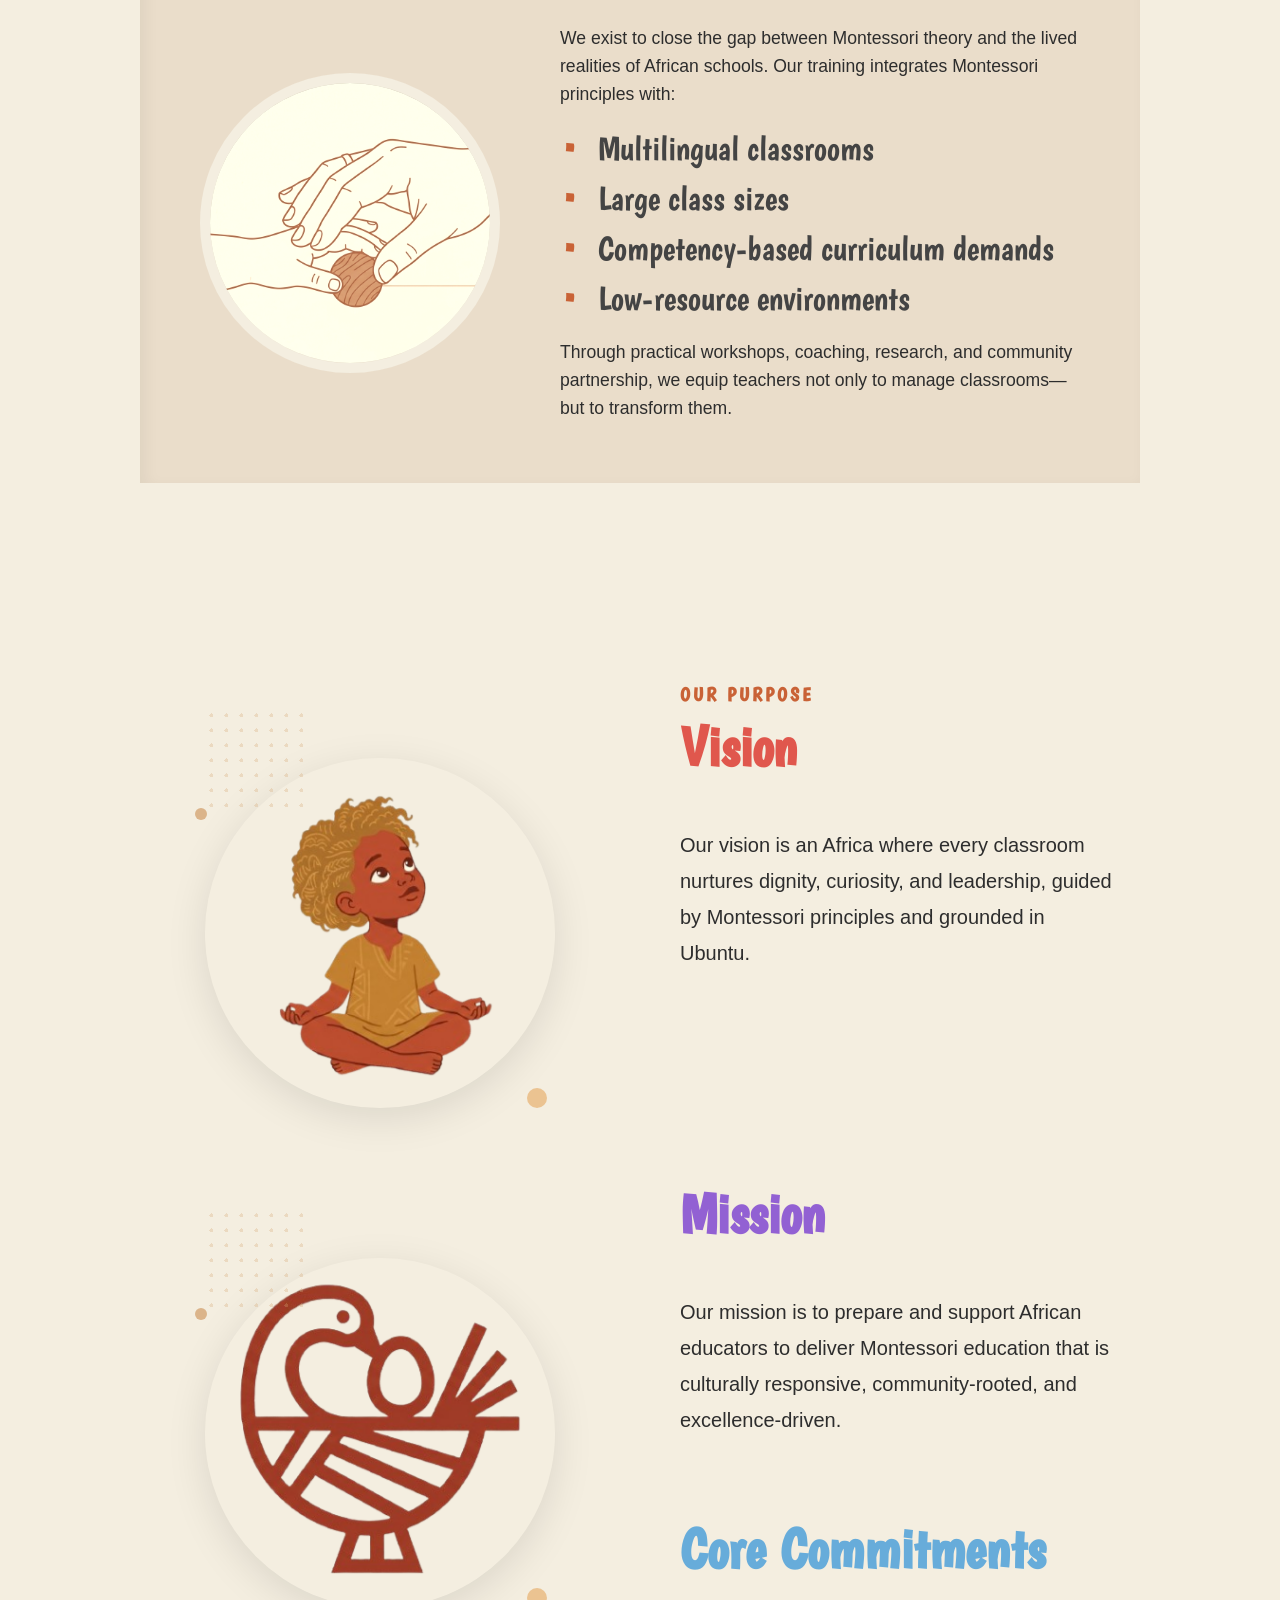
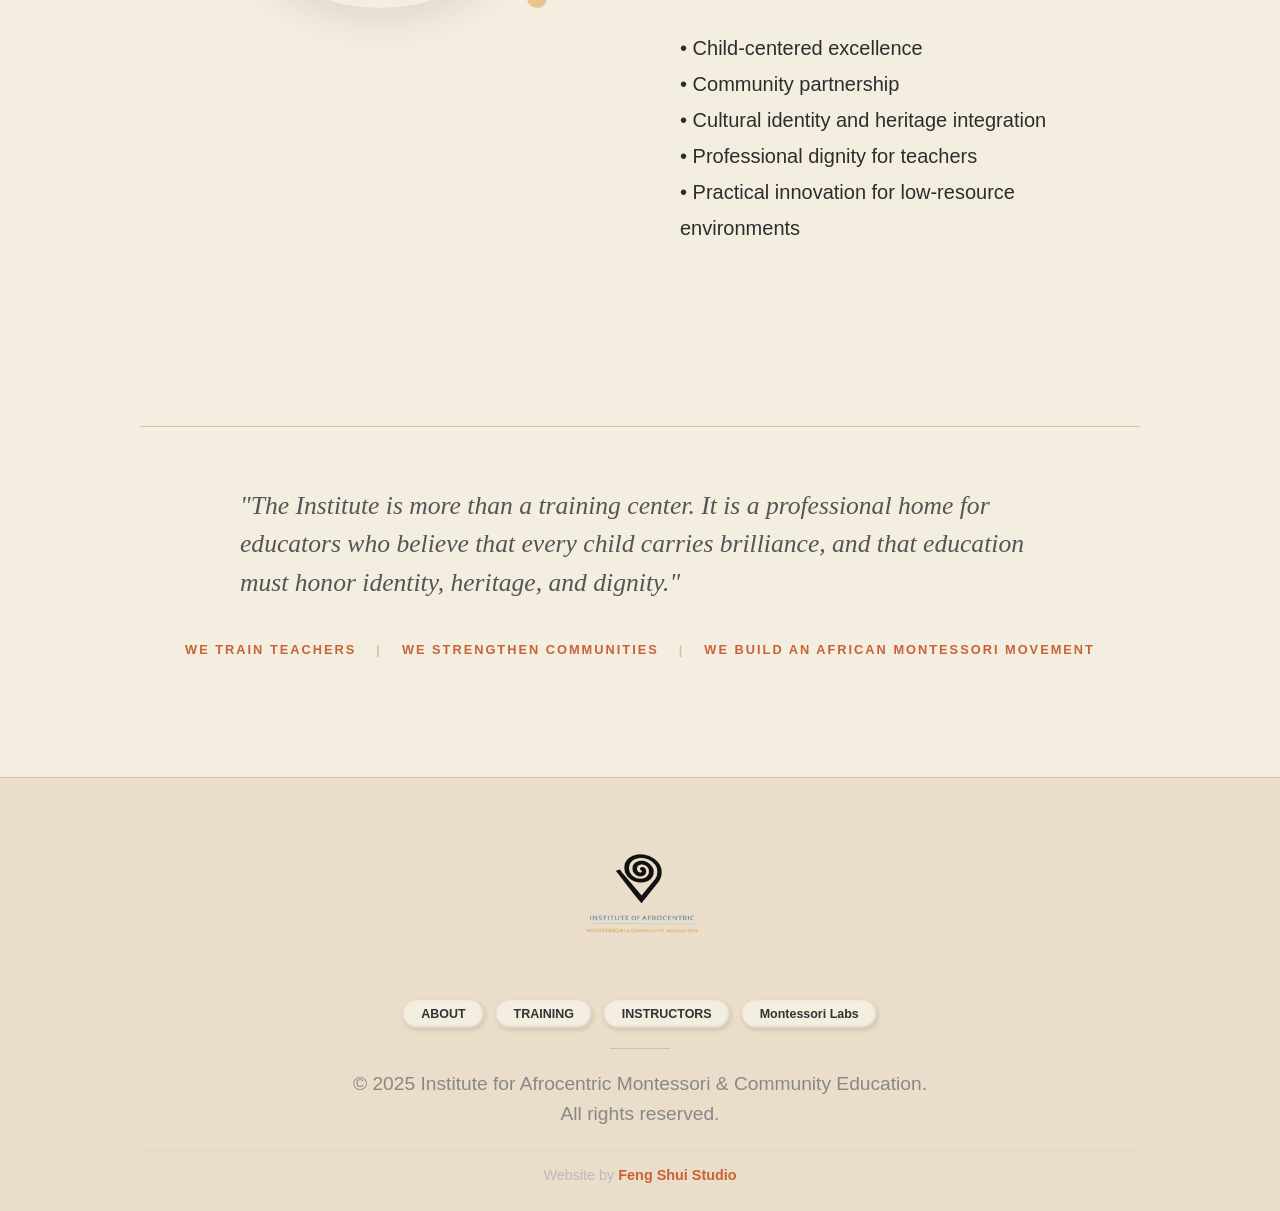
==== commit ccef005d: "add fellows page-no descriptions" ====
--- a/index.html
+++ b/index.html
@@ -49,6 +49,7 @@
                 <a href="index.html">ABOUT</a>
                 <a href="training.html">TRAINING</a>
                 <a href="application.html">INSTRUCTORS</a>
+                <a href="fellows-2026.html">FELLOWS</a>
                 <a href="labs.html">MONTESSORI LABS</a>
             </nav>
         </header>
